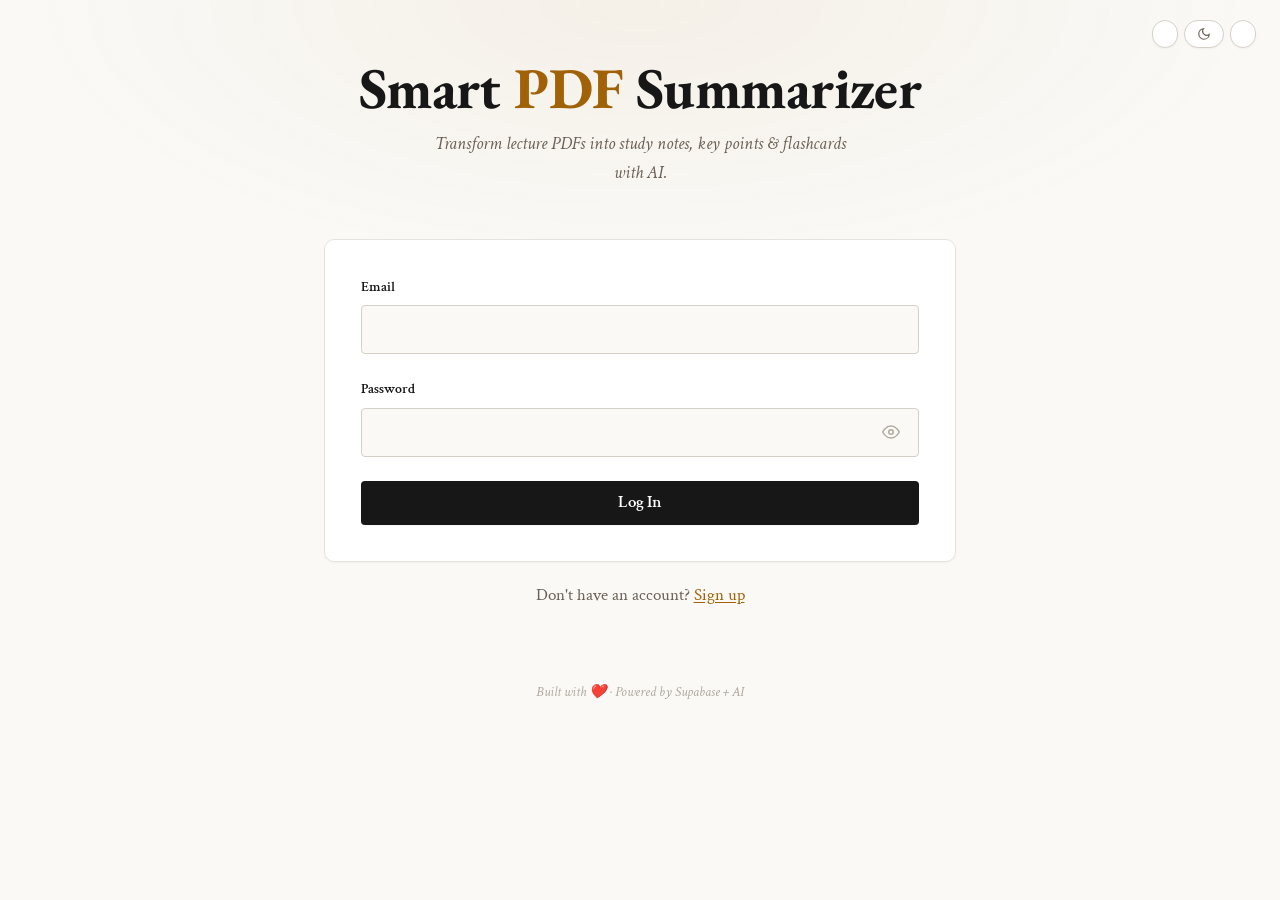
==== frontend/index.html @ ca3dd566 "update" ====
<!DOCTYPE html>
<html lang="en">
<head>
<meta charset="UTF-8"/>
<meta name="viewport" content="width=device-width, initial-scale=1.0"/>
<title>Smart PDF Summarizer — Login</title>
<meta name="description" content="Log in to Smart PDF Lecture Summarizer."/>
<link rel="stylesheet" href="css/style.css"/>
<script type="importmap">
{ "imports": { "@supabase/supabase-js": "https://esm.sh/@supabase/supabase-js@2" } }
</script>
</head>
<body>
<div class="control-bar">
  <button class="toggle-pill font-size-btn" id="font-size-btn" aria-label="Adjust font size" title="Font size"></button>
  <button class="toggle-pill" id="theme-toggle" aria-label="Toggle theme">
    <svg id="theme-icon-dark" viewBox="0 0 24 24" fill="none" stroke="currentColor" stroke-width="2"><path d="M21 12.79A9 9 0 1 1 11.21 3 7 7 0 0 0 21 12.79z"/></svg>
    <svg id="theme-icon-light" viewBox="0 0 24 24" fill="none" stroke="currentColor" stroke-width="2" style="display:none"><circle cx="12" cy="12" r="5"/><line x1="12" y1="1" x2="12" y2="3"/><line x1="12" y1="21" x2="12" y2="23"/><line x1="4.22" y1="4.22" x2="5.64" y2="5.64"/><line x1="18.36" y1="18.36" x2="19.78" y2="19.78"/><line x1="1" y1="12" x2="3" y2="12"/><line x1="21" y1="12" x2="23" y2="12"/><line x1="4.22" y1="19.78" x2="5.64" y2="18.36"/><line x1="18.36" y1="5.64" x2="19.78" y2="4.22"/></svg>
  </button>
  <button class="toggle-pill" id="lang-toggle"></button>
</div>

<div class="wrap">
  <header>
    <div class="logo">Smart <span class="logo-accent">PDF</span> Summarizer</div>
    <p class="subtitle" data-i18n="appTagline">Transform lecture PDFs into study notes, key points &amp; flashcards with AI.</p>
  </header>

  <div class="card">
    <form id="login-form" autocomplete="on" novalidate>
      <div class="field">
        <label for="email" data-i18n="email">Email</label>
        <input type="email" id="email" name="email" autocomplete="email" required/>
      </div>
      <div class="field">
        <label for="password" data-i18n="password">Password</label>
        <div class="password-wrap">
          <input type="password" id="password" name="password" autocomplete="current-password" required/>
          <button type="button" class="pw-toggle" id="pw-toggle" aria-label="Show password">
            <svg width="18" height="18" viewBox="0 0 24 24" fill="none" stroke="currentColor" stroke-width="2"><path d="M1 12s4-8 11-8 11 8 11 8-4 8-11 8-11-8-11-8z"/><circle cx="12" cy="12" r="3"/></svg>
          </button>
        </div>
      </div>
      <div id="form-error" class="field-error" style="margin-bottom:12px"></div>
      <button type="submit" class="btn btn-primary btn-full" id="submit-btn" data-i18n="logIn">Log In</button>
    </form>
  </div>
  <p class="auth-switch"><span data-i18n="noAccount">Don't have an account?</span> <a href="signup.html" class="link" data-i18n="signUpLink">Sign up</a></p>
  <footer data-i18n="footer">Built with ❤️ · Powered by Supabase + AI</footer>
</div>

<script type="module">
import { createClient } from '@supabase/supabase-js';
import { t, getLang, setLang } from './js/i18n.js';
import { initFontSize, cycleFontSize } from './js/font-size.js';

const sb = createClient(
  'https://efkraurkqiavqdilkjpt.supabase.co',
  'eyJhbGciOiJIUzI1NiIsInR5cCI6IkpXVCJ9.eyJpc3MiOiJzdXBhYmFzZSIsInJlZiI6ImVma3JhdXJrcWlhdnFkaWxranB0Iiwicm9sZSI6ImFub24iLCJpYXQiOjE3ODE0MzUzMjgsImV4cCI6MjA5NzAxMTMyOH0.ElPgpRN-ubpg93nMFSUmHUAukyw5bWL2GvtLv4Wddyg'
);

const { data: { session } } = await sb.auth.getSession();
if (session) window.location.href = 'upload.html';

// Font size
initFontSize();
document.getElementById('font-size-btn').addEventListener('click', cycleFontSize);

// Theme (default: light for classical feel)
const body = document.body;
const savedTheme = localStorage.getItem('theme') || 'light';
body.setAttribute('data-theme', savedTheme);
updateThemeUI(savedTheme);

document.getElementById('theme-toggle').addEventListener('click', () => {
  const cur = body.getAttribute('data-theme') || 'light';
  const next = cur === 'light' ? 'dark' : 'light';
  body.setAttribute('data-theme', next);
  localStorage.setItem('theme', next);
  updateThemeUI(next);
});

function updateThemeUI(theme) {
  document.getElementById('theme-icon-dark').style.display = theme === 'dark' ? '' : 'none';
  document.getElementById('theme-icon-light').style.display = theme === 'light' ? '' : 'none';
}

// Language
const langBtn = document.getElementById('lang-toggle');
updateLangUI();
langBtn.addEventListener('click', () => { setLang(getLang() === 'en' ? 'mm' : 'en'); updateLangUI(); renderTexts(); updatePlaceholders(); });
function updateLangUI() { langBtn.textContent = getLang() === 'en' ? 'မြန်မာ' : 'EN'; document.documentElement.lang = getLang() === 'mm' ? 'my' : 'en'; }

function renderTexts() {
  document.querySelectorAll('[data-i18n]').forEach(el => { if (el.tagName !== 'INPUT' || el.type !== 'submit') el.textContent = t(el.getAttribute('data-i18n')); });
  document.getElementById('submit-btn').textContent = t('logIn');
  document.title = t('appName') + ' — ' + t('loginTitle');
}
function updatePlaceholders() {
  document.getElementById('email').placeholder = t('emailPlaceholder');
  document.getElementById('password').placeholder = t('passwordPlaceholder');
}
renderTexts(); updatePlaceholders();

// Login
const form = document.getElementById('login-form');
const emailInput = document.getElementById('email');
const pwInput = document.getElementById('password');
const submitBtn = document.getElementById('submit-btn');
const formErr = document.getElementById('form-error');
const pwToggle = document.getElementById('pw-toggle');

pwToggle.addEventListener('click', () => {
  const isPw = pwInput.type === 'password';
  pwInput.type = isPw ? 'text' : 'password';
  pwToggle.innerHTML = isPw
    ? '<svg width="18" height="18" viewBox="0 0 24 24" fill="none" stroke="currentColor" stroke-width="2"><path d="M17.94 17.94A10.07 10.07 0 0 1 12 20c-7 0-11-8-11-8a18.45 18.45 0 0 1 5.06-5.94"/><line x1="1" y1="1" x2="23" y2="23"/></svg>'
    : '<svg width="18" height="18" viewBox="0 0 24 24" fill="none" stroke="currentColor" stroke-width="2"><path d="M1 12s4-8 11-8 11 8 11 8-4 8-11 8-11-8-11-8z"/><circle cx="12" cy="12" r="3"/></svg>';
});

form.addEventListener('submit', async (e) => {
  e.preventDefault();
  formErr.classList.remove('show');
  const email = emailInput.value.trim(), pw = pwInput.value;
  if (!email) { formErr.textContent = t('pleaseEnterEmail'); formErr.classList.add('show'); return; }
  if (!pw) { formErr.textContent = t('pleaseEnterPassword'); formErr.classList.add('show'); return; }
  submitBtn.disabled = true;
  submitBtn.innerHTML = '<div class="spinner"></div> ' + t('loggingIn');
  try {
    const { error } = await sb.auth.signInWithPassword({ email, password: pw });
    if (error) throw error;
    window.location.href = 'upload.html';
  } catch (err) {
    formErr.textContent = err.message || t('invalidEmailOrPassword');
    formErr.classList.add('show');
    submitBtn.disabled = false;
    submitBtn.textContent = t('logIn');
  }
});
</script>
</body>
</html>
---- frontend/css/style.css ----
/* style.css — Smart PDF Summarizer
   Classical & Clean: Minimalist Swiss + Academic style
   Black (#171717) + Gold (#A16207) + crisp whitespace
   Typography: EB Garamond (headings) + Crimson Text (body)
*/

@import url('https://fonts.googleapis.com/css2?family=Crimson+Text:wght@400;600;700&family=EB+Garamond:wght@400;500;600;700;800&display=swap');

/* ── Design Tokens ────────────────────────────────────────── */
:root {
  /* Surface */
  --bg:       #faf9f6;     /* warm paper white */
  --surf:     #ffffff;     /* pure card surface */
  --surf2:    #f4f2ee;     /* secondary surface */
  --border:   #e6e3dd;     /* subtle border */
  --border2:  #d5d1c9;     /* stronger border */

  /* Brand */
  --primary:  #171717;     /* near-black */
  --primary2: #2d2d2d;     /* dark gray */
  --gold:     #A16207;     /* warm gold accent */
  --gold-bg:  rgba(161,98,7,.06);
  --gold-border: rgba(161,98,7,.2);

  /* Semantic */
  --success:  #166534;
  --red:      #b91c1c;
  --red-bg:   rgba(185,28,28,.05);
  --red-border: rgba(185,28,28,.15);
  --amber:    #92400e;
  --amber-bg: rgba(146,64,14,.06);
  --amber-border: rgba(146,64,14,.14);

  /* Text */
  --text:     #171717;
  --muted:    #6b6156;
  --dim:      #b0a99d;

  /* Radius (clean, minimal — not bubbly) */
  --r:        6px;
  --rs:       4px;
  --xl:       10px;

  /* Shadows (subtle, sharp — not glowing) */
  --shadow-sm: 0 1px 2px rgba(0,0,0,.04);
  --shadow-md: 0 1px 3px rgba(0,0,0,.06), 0 1px 2px rgba(0,0,0,.04);
  --shadow-lg: 0 4px 6px rgba(0,0,0,.05), 0 2px 4px rgba(0,0,0,.04);

  --font-heading: 'EB Garamond', serif;
  --font-body: 'Crimson Text', serif;

  color-scheme: light;
}

/* Font size control button */
.font-size-btn {
  display: inline-flex; align-items: center; justify-content: center;
  gap: 2px; min-width: auto; padding: 4px 8px;
}
.font-size-btn span { width: 14px; text-align: center; font-variant-numeric: tabular-nums; }

/* ── Dark Mode ────────────────────────────────────────────── */
[data-theme="dark"] {
  --bg:       #141210;
  --surf:     #1c1a17;
  --surf2:    #24211d;
  --border:   #302d28;
  --border2:  #403c36;

  --primary:  #faf9f6;
  --primary2: #d5d1c9;
  --gold:     #d4a853;
  --gold-bg:  rgba(212,168,83,.08);
  --gold-border: rgba(212,168,83,.2);

  --success:  #4ade80;
  --red:      #f87171;
  --red-bg:   rgba(248,113,113,.06);
  --red-border: rgba(248,113,113,.12);
  --amber:    #fbbf24;
  --amber-bg: rgba(251,191,36,.06);
  --amber-border: rgba(251,191,36,.12);

  --text:     #f0ede7;
  --muted:    #93897b;
  --dim:      #5c5448;

  --shadow-sm: 0 1px 2px rgba(0,0,0,.2);
  --shadow-md: 0 2px 4px rgba(0,0,0,.3);
  --shadow-lg: 0 4px 12px rgba(0,0,0,.4);

  color-scheme: dark;
}

[data-theme="dark"] body::before { opacity: .6; }

html { font-size: 18px; } /* default, overridden by JS font-size control */
*,*::before,*::after { box-sizing: border-box; margin: 0; padding: 0; }
html { scroll-behavior: smooth; -webkit-font-smoothing: antialiased; -moz-osx-font-smoothing: grayscale; }

body {
  font-family: var(--font-body);
  background: var(--bg);
  color: var(--text);
  min-height: 100vh;
  overflow-x: hidden;
  line-height: 1.65;
}

/* Subtle texture — like fine paper */
body::before {
  content: '';
  position: fixed; inset: 0;
  background: radial-gradient(ellipse 80% 50% at 50% 0%, var(--gold-bg) 0%, transparent 60%);
  pointer-events: none; z-index: 0;
}

/* ── Layout ───────────────────────────────────────────────── */
.wrap { position: relative; z-index: 1; max-width: 680px; margin: 0 auto; padding: 56px 24px 96px; }

/* ── Control Bar ──────────────────────────────────────────── */
.control-bar {
  display: flex; gap: 6px; position: fixed; top: 20px; right: 24px; z-index: 100;
}
.toggle-pill {
  display: inline-flex; align-items: center; gap: 5px;
  padding: 6px 12px; border-radius: 99px; font-size: .72rem; font-weight: 600;
  border: 1px solid var(--border2); background: var(--surf);
  color: var(--muted); cursor: pointer; transition: all .18s ease;
  font-family: var(--font-body); white-space: nowrap;
  box-shadow: var(--shadow-sm);
}
.toggle-pill:hover { border-color: var(--gold); color: var(--text); background: var(--gold-bg); }
.toggle-pill svg { width: 14px; height: 14px; flex-shrink: 0; }

/* ── Header ───────────────────────────────────────────────── */
header { text-align: center; margin-bottom: 52px; }
.logo {
  font-family: var(--font-heading);
  font-size: clamp(2.2rem,5vw,3.2rem);
  font-weight: 700; line-height: 1.12;
  color: var(--primary); margin-bottom: 8px;
  letter-spacing: -.01em;
}
.logo-accent {
  color: var(--gold);
}
.subtitle {
  color: var(--muted); font-size: 1.02rem; max-width: 440px;
  margin: 0 auto; line-height: 1.6; font-style: italic;
}

/* ── Dividers ─────────────────────────────────────────────── */
.divider {
  border: none; border-top: 1px solid var(--border);
  margin: 32px 0; width: 100%;
}
.divider-thin { border-width: 0.5px; margin: 24px 0; }

/* ── Cards ────────────────────────────────────────────────── */
.card {
  background: var(--surf); border: 1px solid var(--border);
  border-radius: var(--xl); padding: 36px;
  box-shadow: var(--shadow-sm); margin-bottom: 20px;
  transition: border-color .18s ease, box-shadow .18s ease;
}
.card:focus-within {
  border-color: var(--gold);
  box-shadow: var(--shadow-md);
}

/* ── Forms ────────────────────────────────────────────────── */
.field { margin-bottom: 24px; }
.field label {
  display: block; font-size: .78rem; font-weight: 600;
  color: var(--text); margin-bottom: 6px;
  font-family: var(--font-body); text-transform: none;
  letter-spacing: 0;
}
.field input {
  width: 100%; background: var(--bg); border: 1px solid var(--border2);
  border-radius: var(--rs); padding: 12px 14px; color: var(--text);
  font-family: var(--font-body); font-size: 1rem; outline: none;
  transition: border-color .18s ease, box-shadow .18s ease;
  min-height: 46px;
}
.field input::placeholder { color: var(--dim); }
.field input:focus {
  border-color: var(--gold);
  box-shadow: 0 0 0 3px var(--gold-bg);
}
.field-hint { font-size: .78rem; color: var(--muted); margin-top: 6px; font-style: italic; }
.field-hint a { color: var(--gold); text-decoration: underline; text-underline-offset: 2px; }

.field-error {
  font-size: .8rem; color: var(--red); margin-top: 6px; display: none;
  align-items: center; gap: 5px; font-weight: 500;
}
.field-error.show { display: flex; }

.password-wrap { position: relative; }
.password-wrap input { padding-right: 48px; }
.pw-toggle {
  position: absolute; right: 6px; top: 50%; transform: translateY(-50%);
  background: none; border: none; color: var(--dim); cursor: pointer;
  padding: 8px; line-height: 0; border-radius: var(--rs); min-width: 44px; min-height: 44px;
  display: flex; align-items: center; justify-content: center;
}
.pw-toggle:hover { color: var(--text); background: var(--surf2); }

/* ── Buttons ──────────────────────────────────────────────── */
.btn {
  display: inline-flex; align-items: center; justify-content: center; gap: 8px;
  padding: 11px 22px; border-radius: var(--rs); font-size: .92rem; font-weight: 600;
  border: 1px solid transparent; cursor: pointer; transition: all .18s ease;
  font-family: var(--font-body); line-height: 1; min-height: 44px; min-width: 44px;
  text-decoration: none;
}
.btn:focus-visible { outline: 2px solid var(--gold); outline-offset: 2px; }

.btn-primary {
  background: var(--primary); color: var(--surf);
  box-shadow: var(--shadow-sm);
}
.btn-primary:hover { background: var(--primary2); transform: translateY(-1px); box-shadow: var(--shadow-md); }
.btn-primary:active { transform: translateY(0); }
.btn-primary:disabled { opacity: .35; pointer-events: none; }

.btn-accent {
  background: var(--gold); color: #fff; font-weight: 600;
  box-shadow: var(--shadow-sm);
}
.btn-accent:hover { filter: brightness(1.1); transform: translateY(-1px); box-shadow: var(--shadow-md); }
.btn-accent:active { transform: translateY(0); }
.btn-accent:disabled { opacity: .35; pointer-events: none; }

.btn-ghost {
  background: transparent; color: var(--text); border: 1px solid var(--border2);
}
.btn-ghost:hover { background: var(--surf2); border-color: var(--gold); }

.btn-danger {
  background: transparent; color: var(--red); border: 1px solid var(--red-border);
  font-weight: 500;
}
.btn-danger:hover { background: var(--red-bg); }

.btn-full { width: 100%; }
.btn-row { display: flex; gap: 10px; margin-top: 20px; }
.btn-row.between { justify-content: space-between; }
.btn-row.end { justify-content: flex-end; }

/* ── Links ─────────────────────────────────────────────────── */
.link { color: var(--gold); text-decoration: underline; text-underline-offset: 2px; font-weight: 500; }
.link:hover { color: var(--primary); }
.auth-switch { text-align: center; margin-top: 20px; font-size: .92rem; color: var(--muted); }

/* ── Drop Zone ────────────────────────────────────────────── */
#drop-zone {
  border: 2px dashed var(--border2); border-radius: var(--xl);
  padding: 52px 24px; text-align: center; cursor: pointer;
  transition: all .2s ease; background: var(--surf2);
}
#drop-zone:hover, #drop-zone.over {
  border-color: var(--gold); background: var(--gold-bg);
}
.drop-icon {
  width: 56px; height: 56px; margin: 0 auto 16px;
  border-radius: var(--xl); display: flex; align-items: center; justify-content: center;
  color: var(--gold);
}
.drop-icon svg { width: 32px; height: 32px; }
.drop-title { font-size: 1.02rem; font-weight: 600; margin-bottom: 4px; font-family: var(--font-heading); }
.drop-sub { font-size: .88rem; color: var(--muted); }

#file-input { display: none; }

/* ── File Chip ────────────────────────────────────────────── */
#file-chip {
  display: none; align-items: center; gap: 10px;
  background: var(--gold-bg); border: 1px solid var(--gold-border);
  border-radius: var(--rs); padding: 10px 14px; margin-top: 14px; font-size: .88rem;
}
#file-chip.show { display: flex; }
#file-chip svg { color: var(--gold); flex-shrink: 0; }
.fname { font-weight: 500; flex: 1; overflow: hidden; text-overflow: ellipsis; white-space: nowrap; }
.fsize { color: var(--muted); white-space: nowrap; }
#rm-file {
  background: none; border: none; color: var(--dim); cursor: pointer;
  border-radius: var(--rs); padding: 4px; line-height: 0; min-width: 44px; min-height: 44px;
  display: flex; align-items: center; justify-content: center;
}
#rm-file:hover { color: var(--red); }

/* ── Provider Toggle ──────────────────────────────────────── */
.provider-label {
  font-size: .78rem; font-weight: 600; color: var(--text); margin-bottom: 10px; display: block;
}
.provider-toggle { display: flex; gap: 10px; margin-bottom: 28px; }
.prov-btn {
  flex: 1; padding: 14px 16px; border-radius: var(--rs);
  border: 1px solid var(--border2); background: var(--surf2);
  cursor: pointer; transition: all .18s ease; text-align: center;
  font-family: var(--font-body);
}
.prov-btn .prov-name { font-size: .88rem; font-weight: 600; color: var(--text); display: block; }
.prov-btn .prov-sub { font-size: .72rem; color: var(--muted); display: block; margin-top: 2px; }
.prov-btn:hover { border-color: var(--gold); }
.prov-btn.active { border-color: var(--gold); background: var(--gold-bg); box-shadow: var(--shadow-sm); }

/* ── Progress ─────────────────────────────────────────────── */
#prog-section { display: none; margin-bottom: 20px; }
#prog-section.show { display: block; }
.prog-head { display: flex; justify-content: space-between; align-items: center; margin-bottom: 14px; }
.prog-name { font-weight: 600; font-size: .95rem; }
.prog-pct { font-weight: 700; color: var(--gold); font-variant-numeric: tabular-nums; }
.bar-track {
  height: 4px; background: var(--surf2); border-radius: 99px; overflow: hidden; margin-bottom: 12px;
}
.bar-fill {
  height: 100%; border-radius: 99px;
  background: var(--gold);
  transition: width .45s ease; width: 0%;
}
.prog-msg { font-size: .86rem; color: var(--muted); display: flex; align-items: center; gap: 8px; }
.spinner {
  width: 14px; height: 14px; border: 2px solid var(--border2);
  border-top-color: var(--gold); border-radius: 50%;
  animation: spin .7s linear infinite; flex-shrink: 0;
}
@keyframes spin { to { transform: rotate(360deg); } }

/* ── Error ────────────────────────────────────────────────── */
#err-box {
  display: none; align-items: flex-start; gap: 10px;
  padding: 16px 20px; color: var(--red); font-size: .88rem;
  margin-bottom: 20px; border-left: 3px solid var(--red);
  background: var(--red-bg); border-radius: 0 var(--rs) var(--rs) 0;
}
#err-box.show { display: flex; }

/* ── Results ──────────────────────────────────────────────── */
#results { display: none; }
#results.show { display: block; }
.res-head {
  display: flex; align-items: center; justify-content: space-between;
  margin-bottom: 20px; flex-wrap: wrap; gap: 12px;
  padding-bottom: 16px; border-bottom: 1px solid var(--border);
}
.res-title { font-family: var(--font-heading); font-size: 1.3rem; font-weight: 600; display: flex; align-items: center; gap: 10px; }
.dot-ok {
  width: 8px; height: 8px; background: var(--success); border-radius: 50%;
}
.provider-badge {
  font-size: .68rem; font-weight: 600; letter-spacing: .03em;
  padding: 2px 8px; border-radius: 99px; margin-left: 4px;
  background: var(--gold-bg); color: var(--gold); border: 1px solid var(--gold-border);
}

/* Stats */
.stats {
  display: flex; gap: 8px; flex-wrap: wrap; margin-bottom: 28px;
}
.stat {
  border: 1px solid var(--border); border-radius: 99px;
  padding: 4px 12px; font-size: .78rem; color: var(--muted);
  display: flex; align-items: center; gap: 4px;
}
.stat strong { color: var(--text); font-weight: 600; }

/* Tabs */
.tabs {
  display: flex; gap: 0; margin-bottom: 0;
  border-bottom: 2px solid var(--border);
}
.tab {
  padding: 10px 20px; border: none; background: none;
  color: var(--muted); font-size: .88rem; font-weight: 500; cursor: pointer;
  transition: all .15s ease; font-family: var(--font-body);
  border-bottom: 2px solid transparent; margin-bottom: -2px;
}
.tab.on {
  color: var(--text); border-bottom-color: var(--gold);
}
.tab:hover:not(.on) { color: var(--text); }
.panel { display: none; padding-top: 24px; }
.panel.on { display: block; }

/* Markdown content */
.md {
  line-height: 1.75; font-size: .95rem;
}
.md h2, .md h3 { margin: 24px 0 10px; color: var(--text); font-family: var(--font-heading); font-weight: 600; }
.md h2 { font-size: 1.3rem; }
.md h3 { font-size: 1.1rem; }
.md h2:first-child, .md h3:first-child { margin-top: 0; }
.md ul, .md ol { padding-left: 1.4rem; }
.md li { margin: 4px 0; }
.md strong { color: var(--primary); }
.md em { color: var(--muted); }
.md p { margin: 8px 0; }
.md hr { border: none; border-top: 1px solid var(--border); margin: 24px 0; }
.md blockquote {
  border-left: 3px solid var(--gold); padding-left: 14px;
  color: var(--muted); font-size: .88rem; margin: 12px 0; font-style: italic;
}

/* Flashcards */
.fc-grid { display: grid; grid-template-columns: repeat(auto-fill, minmax(260px, 1fr)); gap: 14px; }
.fc {
  background: var(--surf); border: 1px solid var(--border);
  border-radius: var(--r); padding: 20px; cursor: pointer;
  transition: all .18s ease; position: relative; min-height: 110px;
  box-shadow: var(--shadow-sm);
}
.fc:hover { border-color: var(--gold); transform: translateY(-2px); box-shadow: var(--shadow-md); }
.fc .lbl { font-size: .66rem; font-weight: 600; letter-spacing: .03em; text-transform: uppercase; color: var(--gold); margin-bottom: 8px; }
.fc .q { font-size: .9rem; font-weight: 500; line-height: 1.55; }
.fc .a { display: none; margin-top: 12px; padding-top: 12px; border-top: 1px solid var(--border); font-size: .9rem; color: var(--success); line-height: 1.55; font-weight: 500; }
.fc.flip .a { display: block; }
.fc.flip .lbl { color: var(--success); }
.fc-hint { position: absolute; bottom: 8px; right: 12px; font-size: .66rem; color: var(--dim); font-style: italic; }

/* ── Library (document list) ──────────────────────────────── */
.doc-list { display: flex; flex-direction: column; gap: 8px; }
.doc-item {
  display: flex; align-items: center; gap: 14px;
  background: var(--surf); border: 1px solid var(--border);
  border-radius: var(--r); padding: 16px 18px;
  cursor: pointer; transition: all .18s ease; text-decoration: none;
  color: var(--text); box-shadow: var(--shadow-sm);
}
.doc-item:hover { border-color: var(--gold); transform: translateX(2px); box-shadow: var(--shadow-md); }
.doc-icon {
  width: 38px; height: 38px; border-radius: var(--rs); flex-shrink: 0;
  display: flex; align-items: center; justify-content: center;
  background: var(--surf2);
}
.doc-icon.done { color: var(--success); background: rgba(22,101,52,.06); }
.doc-icon.proc { color: var(--amber); background: var(--amber-bg); }
.doc-info { flex: 1; min-width: 0; }
.doc-name { font-weight: 600; font-size: .92rem; white-space: nowrap; overflow: hidden; text-overflow: ellipsis; }
.doc-meta { font-size: .78rem; color: var(--muted); margin-top: 2px; }
.doc-status {
  font-size: .68rem; font-weight: 600; padding: 3px 10px; border-radius: 99px;
  letter-spacing: .03em; flex-shrink: 0;
}
.doc-status.done { background: rgba(22,101,52,.06); color: var(--success); border: 1px solid rgba(22,101,52,.15); }
.doc-status.processing { background: var(--amber-bg); color: var(--amber); border: 1px solid var(--amber-border); }
.doc-status.error { background: var(--red-bg); color: var(--red); border: 1px solid var(--red-border); }

.empty-state {
  text-align: center; padding: 72px 20px; color: var(--muted);
}
.empty-state svg { width: 56px; height: 56px; margin-bottom: 16px; color: var(--dim); }
.empty-state h3 { font-family: var(--font-heading); font-size: 1.2rem; color: var(--text); margin-bottom: 8px; }
.empty-state p { font-size: .92rem; margin-bottom: 20px; }

/* ── Top Bar ──────────────────────────────────────────────── */
.top-bar {
  display: flex; align-items: center; justify-content: space-between;
  margin-bottom: 36px; gap: 12px; flex-wrap: wrap;
  padding-bottom: 16px; border-bottom: 1px solid var(--border);
}
.top-bar .user-info { display: flex; align-items: center; gap: 10px; }
.top-bar .user-email { font-size: .84rem; color: var(--muted); max-width: 200px; overflow: hidden; text-overflow: ellipsis; white-space: nowrap; }

/* ── Footer ───────────────────────────────────────────────── */
footer { text-align: center; margin-top: 72px; color: var(--dim); font-size: .78rem; font-style: italic; }
footer a { color: var(--muted); text-decoration: none; }
footer a:hover { color: var(--text); }

/* ── Reduced Motion ───────────────────────────────────────── */
@media (prefers-reduced-motion: reduce) {
  *,*::before,*::after { animation-duration: .01ms !important; transition-duration: .01ms !important; }
}

/* ── Responsive ───────────────────────────────────────────── */
@media (max-width: 600px) {
  .wrap { padding: 40px 16px 72px; }
  .card { padding: 24px; }
  .md { padding: 0; }
  #drop-zone { padding: 36px 16px; }
  .fc-grid { grid-template-columns: 1fr; }
  .logo { font-size: 1.8rem; }
  .provider-toggle { flex-direction: column; }
  .top-bar { flex-direction: column; align-items: flex-start; }
  .control-bar { top: 12px; right: 12px; }
}
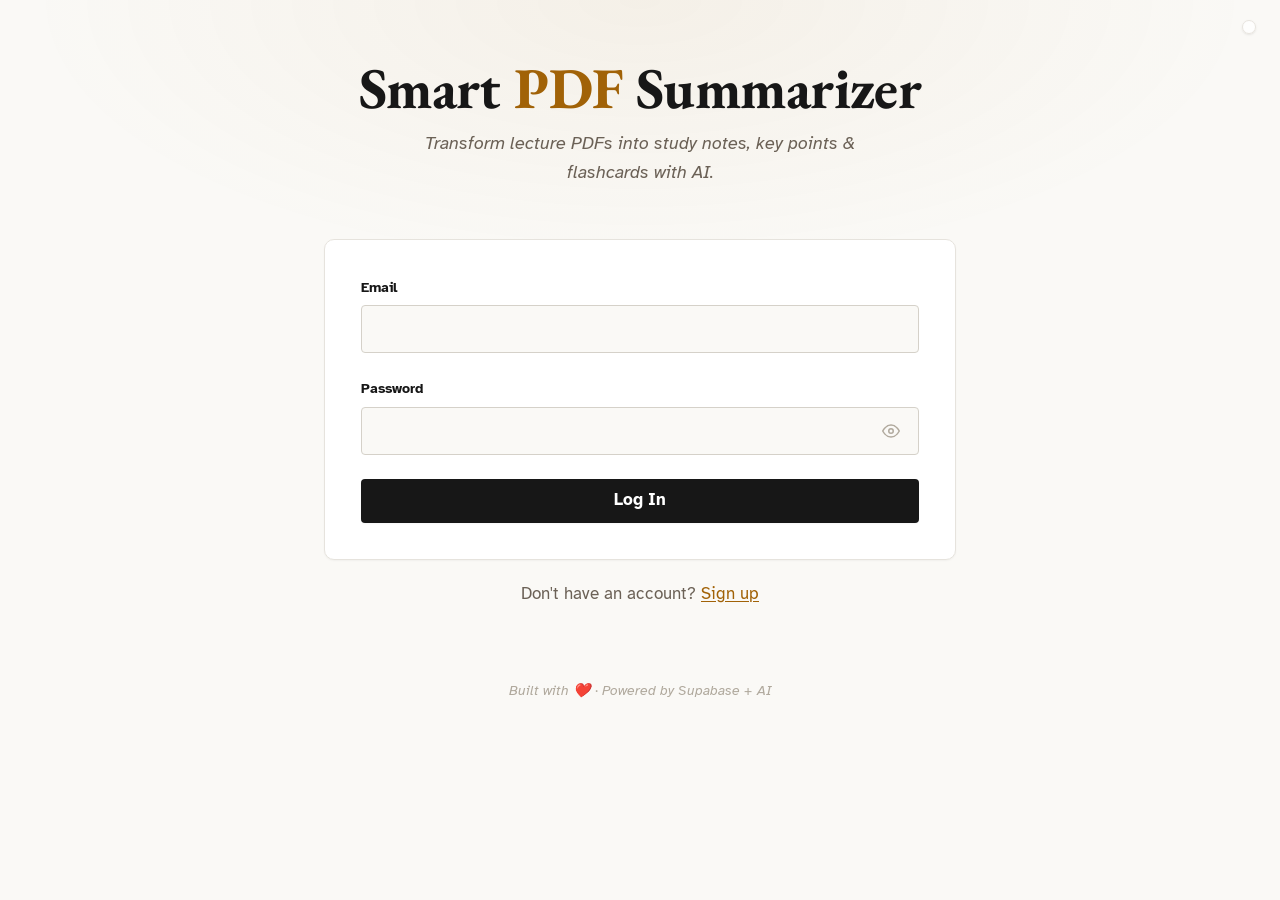
==== commit 1d5da78f: "chore: remove Phase 1 legacy files (Python CLI/Flask app) Remove legacy Phase 1 code that has been f" ====
--- a/frontend/index.html
+++ b/frontend/index.html
@@ -3,22 +3,19 @@
 <head>
 <meta charset="UTF-8"/>
 <meta name="viewport" content="width=device-width, initial-scale=1.0"/>
+<script>
+  // Prevent flash of wrong theme — must run before first paint
+  (function(){try{var t=localStorage.getItem('theme');if(!t)t=window.matchMedia('(prefers-color-scheme:dark)').matches?'dark':'light';document.documentElement.setAttribute('data-theme',t)}catch(e){}})();
+</script>
 <title>Smart PDF Summarizer — Login</title>
 <meta name="description" content="Log in to Smart PDF Lecture Summarizer."/>
-<link rel="stylesheet" href="css/style.css"/>
+<link rel="stylesheet" href="css/style.css?v=2"/>
 <script type="importmap">
 { "imports": { "@supabase/supabase-js": "https://esm.sh/@supabase/supabase-js@2" } }
 </script>
 </head>
 <body>
-<div class="control-bar">
-  <button class="toggle-pill font-size-btn" id="font-size-btn" aria-label="Adjust font size" title="Font size"></button>
-  <button class="toggle-pill" id="theme-toggle" aria-label="Toggle theme">
-    <svg id="theme-icon-dark" viewBox="0 0 24 24" fill="none" stroke="currentColor" stroke-width="2"><path d="M21 12.79A9 9 0 1 1 11.21 3 7 7 0 0 0 21 12.79z"/></svg>
-    <svg id="theme-icon-light" viewBox="0 0 24 24" fill="none" stroke="currentColor" stroke-width="2" style="display:none"><circle cx="12" cy="12" r="5"/><line x1="12" y1="1" x2="12" y2="3"/><line x1="12" y1="21" x2="12" y2="23"/><line x1="4.22" y1="4.22" x2="5.64" y2="5.64"/><line x1="18.36" y1="18.36" x2="19.78" y2="19.78"/><line x1="1" y1="12" x2="3" y2="12"/><line x1="21" y1="12" x2="23" y2="12"/><line x1="4.22" y1="19.78" x2="5.64" y2="18.36"/><line x1="18.36" y1="5.64" x2="19.78" y2="4.22"/></svg>
-  </button>
-  <button class="toggle-pill" id="lang-toggle"></button>
-</div>
+<div class="control-bar" id="control-bar-target"></div>
 
 <div class="wrap">
   <header>
@@ -30,18 +27,18 @@
     <form id="login-form" autocomplete="on" novalidate>
       <div class="field">
         <label for="email" data-i18n="email">Email</label>
-        <input type="email" id="email" name="email" autocomplete="email" required/>
+        <input type="email" id="email" name="email" autocomplete="email" data-i18n-placeholder="emailPlaceholder" required/>
       </div>
       <div class="field">
         <label for="password" data-i18n="password">Password</label>
         <div class="password-wrap">
-          <input type="password" id="password" name="password" autocomplete="current-password" required/>
+          <input type="password" id="password" name="password" autocomplete="current-password" data-i18n-placeholder="passwordPlaceholder" required/>
           <button type="button" class="pw-toggle" id="pw-toggle" aria-label="Show password">
             <svg width="18" height="18" viewBox="0 0 24 24" fill="none" stroke="currentColor" stroke-width="2"><path d="M1 12s4-8 11-8 11 8 11 8-4 8-11 8-11-8-11-8z"/><circle cx="12" cy="12" r="3"/></svg>
           </button>
         </div>
       </div>
-      <div id="form-error" class="field-error" style="margin-bottom:12px"></div>
+      <div id="form-error" class="field-error field-error-gap" aria-live="polite"></div>
       <button type="submit" class="btn btn-primary btn-full" id="submit-btn" data-i18n="logIn">Log In</button>
     </form>
   </div>
@@ -50,57 +47,29 @@
 </div>
 
 <script type="module">
-import { createClient } from '@supabase/supabase-js';
-import { t, getLang, setLang } from './js/i18n.js';
-import { initFontSize, cycleFontSize } from './js/font-size.js';
+import { sb } from './js/supabase-client.js';
+import { t } from './js/i18n.js';
+import { initUI, renderI18n } from './js/ui-init.js';
+import { injectControlBar } from './js/shared-ui.js';
+injectControlBar();
 
-const sb = createClient(
-  'https://efkraurkqiavqdilkjpt.supabase.co',
-  'eyJhbGciOiJIUzI1NiIsInR5cCI6IkpXVCJ9.eyJpc3MiOiJzdXBhYmFzZSIsInJlZiI6ImVma3JhdXJrcWlhdnFkaWxranB0Iiwicm9sZSI6ImFub24iLCJpYXQiOjE3ODE0MzUzMjgsImV4cCI6MjA5NzAxMTMyOH0.ElPgpRN-ubpg93nMFSUmHUAukyw5bWL2GvtLv4Wddyg'
-);
-
-const { data: { session } } = await sb.auth.getSession();
+let session;
+try {
+  const sessResp = await sb.auth.getSession();
+  session = sessResp.data?.session;
+} catch {
+  session = null;
+}
 if (session) window.location.href = 'upload.html';
 
-// Font size
-initFontSize();
-document.getElementById('font-size-btn').addEventListener('click', cycleFontSize);
-
-// Theme (default: light for classical feel)
-const body = document.body;
-const savedTheme = localStorage.getItem('theme') || 'light';
-body.setAttribute('data-theme', savedTheme);
-updateThemeUI(savedTheme);
-
-document.getElementById('theme-toggle').addEventListener('click', () => {
-  const cur = body.getAttribute('data-theme') || 'light';
-  const next = cur === 'light' ? 'dark' : 'light';
-  body.setAttribute('data-theme', next);
-  localStorage.setItem('theme', next);
-  updateThemeUI(next);
-});
-
-function updateThemeUI(theme) {
-  document.getElementById('theme-icon-dark').style.display = theme === 'dark' ? '' : 'none';
-  document.getElementById('theme-icon-light').style.display = theme === 'light' ? '' : 'none';
-}
-
-// Language
-const langBtn = document.getElementById('lang-toggle');
-updateLangUI();
-langBtn.addEventListener('click', () => { setLang(getLang() === 'en' ? 'mm' : 'en'); updateLangUI(); renderTexts(); updatePlaceholders(); });
-function updateLangUI() { langBtn.textContent = getLang() === 'en' ? 'မြန်မာ' : 'EN'; document.documentElement.lang = getLang() === 'mm' ? 'my' : 'en'; }
-
-function renderTexts() {
-  document.querySelectorAll('[data-i18n]').forEach(el => { if (el.tagName !== 'INPUT' || el.type !== 'submit') el.textContent = t(el.getAttribute('data-i18n')); });
+// Theme, font size, language — shared init
+function renderAll() {
+  renderI18n();
   document.getElementById('submit-btn').textContent = t('logIn');
   document.title = t('appName') + ' — ' + t('loginTitle');
 }
-function updatePlaceholders() {
-  document.getElementById('email').placeholder = t('emailPlaceholder');
-  document.getElementById('password').placeholder = t('passwordPlaceholder');
-}
-renderTexts(); updatePlaceholders();
+initUI(renderAll);
+renderAll();
 
 // Login
 const form = document.getElementById('login-form');
--- a/frontend/css/style.css
+++ b/frontend/css/style.css
@@ -1,10 +1,10 @@
 /* style.css — Smart PDF Summarizer
    Classical & Clean: Minimalist Swiss + Academic style
    Black (#171717) + Gold (#A16207) + crisp whitespace
-   Typography: EB Garamond (headings) + Crimson Text (body)
+   Typography: EB Garamond (headings) + Atkinson Hyperlegible (body)
 */
 
-@import url('https://fonts.googleapis.com/css2?family=Crimson+Text:wght@400;600;700&family=EB+Garamond:wght@400;500;600;700;800&display=swap');
+@import url('https://fonts.googleapis.com/css2?family=Atkinson+Hyperlegible:wght@400;700&family=EB+Garamond:wght@400;500;600;700;800&display=swap');
 
 /* ── Design Tokens ────────────────────────────────────────── */
 :root {
@@ -47,7 +47,7 @@
   --shadow-lg: 0 4px 6px rgba(0,0,0,.05), 0 2px 4px rgba(0,0,0,.04);
 
   --font-heading: 'EB Garamond', serif;
-  --font-body: 'Crimson Text', serif;
+  --font-body: 'Atkinson Hyperlegible', 'Crimson Text', sans-serif;
 
   color-scheme: light;
 }
@@ -121,6 +121,10 @@
 /* ── Control Bar ──────────────────────────────────────────── */
 .control-bar {
   display: flex; gap: 6px; position: fixed; top: 20px; right: 24px; z-index: 100;
+  backdrop-filter: blur(12px); -webkit-backdrop-filter: blur(12px);
+  background: color-mix(in srgb, var(--surf) 80%, transparent);
+  padding: 6px; border-radius: 99px; border: 1px solid var(--border);
+  box-shadow: var(--shadow-md);
 }
 .toggle-pill {
   display: inline-flex; align-items: center; gap: 5px;
@@ -162,11 +166,15 @@
   background: var(--surf); border: 1px solid var(--border);
   border-radius: var(--xl); padding: 36px;
   box-shadow: var(--shadow-sm); margin-bottom: 20px;
-  transition: border-color .18s ease, box-shadow .18s ease;
+  transition: border-color .22s ease, box-shadow .22s ease, transform .22s ease;
+}
+.card:hover {
+  box-shadow: var(--shadow-lg);
+  transform: translateY(-1px);
 }
 .card:focus-within {
   border-color: var(--gold);
-  box-shadow: var(--shadow-md);
+  box-shadow: 0 0 0 3px var(--gold-bg), var(--shadow-md);
 }
 
 /* ── Forms ────────────────────────────────────────────────── */
@@ -216,14 +224,15 @@
   font-family: var(--font-body); line-height: 1; min-height: 44px; min-width: 44px;
   text-decoration: none;
 }
-.btn:focus-visible { outline: 2px solid var(--gold); outline-offset: 2px; }
+.btn:focus-visible { outline: 2px solid var(--gold); outline-offset: 2px; box-shadow: 0 0 0 4px var(--gold-bg); }
+.btn:active { transform: scale(0.97); }
 
 .btn-primary {
   background: var(--primary); color: var(--surf);
   box-shadow: var(--shadow-sm);
 }
 .btn-primary:hover { background: var(--primary2); transform: translateY(-1px); box-shadow: var(--shadow-md); }
-.btn-primary:active { transform: translateY(0); }
+.btn-primary:active { transform: translateY(0) scale(0.97); }
 .btn-primary:disabled { opacity: .35; pointer-events: none; }
 
 .btn-accent {
@@ -231,7 +240,7 @@
   box-shadow: var(--shadow-sm);
 }
 .btn-accent:hover { filter: brightness(1.1); transform: translateY(-1px); box-shadow: var(--shadow-md); }
-.btn-accent:active { transform: translateY(0); }
+.btn-accent:active { transform: translateY(0) scale(0.97); }
 .btn-accent:disabled { opacity: .35; pointer-events: none; }
 
 .btn-ghost {
@@ -249,6 +258,28 @@
 .btn-row { display: flex; gap: 10px; margin-top: 20px; }
 .btn-row.between { justify-content: space-between; }
 .btn-row.end { justify-content: flex-end; }
+
+/* Button size variants (replace inline style overrides) */
+.btn-sm { padding: 8px 14px; font-size: .82rem; }
+.btn-xs { padding: 6px 14px; font-size: .78rem; }
+
+/* Logo on inner pages (smaller than auth pages) */
+.logo-sm { font-size: clamp(1.6rem, 3.5vw, 2.2rem); }
+
+/* Submit button row spacing */
+.submit-row { margin-top: 20px; }
+
+/* Results action buttons row */
+.res-actions { display: flex; gap: 8px; }
+
+/* Flashcard hint text */
+.fc-hint-text { font-size: .83rem; color: var(--muted); margin-bottom: 14px; font-style: italic; }
+
+/* Form error with bottom margin */
+.field-error-gap { margin-bottom: 12px; }
+
+/* Hidden theme icon (replaces inline display:none) */
+.theme-icon-hidden { display: none; }
 
 /* ── Links ─────────────────────────────────────────────────── */
 .link { color: var(--gold); text-decoration: underline; text-underline-offset: 2px; font-weight: 500; }
@@ -267,9 +298,14 @@
 .drop-icon {
   width: 56px; height: 56px; margin: 0 auto 16px;
   border-radius: var(--xl); display: flex; align-items: center; justify-content: center;
-  color: var(--gold);
+  color: var(--gold); transition: transform .3s ease, color .3s ease;
 }
 .drop-icon svg { width: 32px; height: 32px; }
+#drop-zone:hover .drop-icon,
+#drop-zone.over .drop-icon {
+  transform: translateY(-4px) scale(1.08);
+  color: var(--primary);
+}
 .drop-title { font-size: 1.02rem; font-weight: 600; margin-bottom: 4px; font-family: var(--font-heading); }
 .drop-sub { font-size: .88rem; color: var(--muted); }
 
@@ -319,8 +355,14 @@
 }
 .bar-fill {
   height: 100%; border-radius: 99px;
-  background: var(--gold);
+  background: linear-gradient(90deg, var(--gold) 0%, color-mix(in srgb, var(--gold) 70%, #fff) 50%, var(--gold) 100%);
+  background-size: 200% 100%;
+  animation: shimmer 1.8s ease-in-out infinite;
   transition: width .45s ease; width: 0%;
+}
+@keyframes shimmer {
+  0% { background-position: 200% 0; }
+  100% { background-position: -200% 0; }
 }
 .prog-msg { font-size: .86rem; color: var(--muted); display: flex; align-items: center; gap: 8px; }
 .spinner {
@@ -338,6 +380,7 @@
   background: var(--red-bg); border-radius: 0 var(--rs) var(--rs) 0;
 }
 #err-box.show { display: flex; }
+#err-box svg { flex-shrink: 0; margin-top: 1px; }
 
 /* ── Results ──────────────────────────────────────────────── */
 #results { display: none; }
@@ -381,9 +424,13 @@
 }
 .tab.on {
   color: var(--text); border-bottom-color: var(--gold);
-}
-.tab:hover:not(.on) { color: var(--text); }
-.panel { display: none; padding-top: 24px; }
+  font-weight: 600;
+}
+.tab:hover:not(.on) { color: var(--text); background: var(--gold-bg); border-radius: var(--rs) var(--rs) 0 0; }
+.panel {
+  display: none; padding-top: 24px;
+  animation: fadeInUp .3s ease both;
+}
 .panel.on { display: block; }
 
 /* Markdown content */
@@ -405,21 +452,44 @@
   color: var(--muted); font-size: .88rem; margin: 12px 0; font-style: italic;
 }
 
-/* Flashcards */
+/* Flashcards — 3D flip */
 .fc-grid { display: grid; grid-template-columns: repeat(auto-fill, minmax(260px, 1fr)); gap: 14px; }
 .fc {
+  perspective: 800px; cursor: pointer; position: relative; min-height: 140px;
+}
+.fc-inner {
+  position: relative; width: 100%; height: 100%; min-height: 140px;
+  transition: transform .5s cubic-bezier(.4,.2,.2,1);
+  transform-style: preserve-3d;
+}
+.fc.flipped .fc-inner { transform: rotateY(180deg); }
+.fc-front, .fc-back {
+  position: absolute; inset: 0;
+  backface-visibility: hidden; -webkit-backface-visibility: hidden;
   background: var(--surf); border: 1px solid var(--border);
-  border-radius: var(--r); padding: 20px; cursor: pointer;
-  transition: all .18s ease; position: relative; min-height: 110px;
+  border-radius: var(--r); padding: 20px;
   box-shadow: var(--shadow-sm);
-}
-.fc:hover { border-color: var(--gold); transform: translateY(-2px); box-shadow: var(--shadow-md); }
-.fc .lbl { font-size: .66rem; font-weight: 600; letter-spacing: .03em; text-transform: uppercase; color: var(--gold); margin-bottom: 8px; }
-.fc .q { font-size: .9rem; font-weight: 500; line-height: 1.55; }
-.fc .a { display: none; margin-top: 12px; padding-top: 12px; border-top: 1px solid var(--border); font-size: .9rem; color: var(--success); line-height: 1.55; font-weight: 500; }
-.fc.flip .a { display: block; }
-.fc.flip .lbl { color: var(--success); }
-.fc-hint { position: absolute; bottom: 8px; right: 12px; font-size: .66rem; color: var(--dim); font-style: italic; }
+  display: flex; flex-direction: column;
+  transition: border-color .2s ease, box-shadow .2s ease;
+}
+.fc:hover .fc-front, .fc:hover .fc-back {
+  border-color: var(--gold); box-shadow: var(--shadow-md);
+}
+.fc-back {
+  transform: rotateY(180deg);
+  border-color: rgba(22,101,52,.2);
+}
+.fc .lbl {
+  font-size: .66rem; font-weight: 600; letter-spacing: .03em;
+  text-transform: uppercase; color: var(--gold); margin-bottom: 8px;
+}
+.fc.flipped .lbl { color: var(--success); }
+.fc .q { font-size: .9rem; font-weight: 500; line-height: 1.55; flex: 1; }
+.fc .a { font-size: .9rem; color: var(--success); line-height: 1.55; font-weight: 500; flex: 1; }
+.fc-hint {
+  font-size: .66rem; color: var(--dim); font-style: italic;
+  margin-top: 8px; text-align: right;
+}
 
 /* ── Library (document list) ──────────────────────────────── */
 .doc-list { display: flex; flex-direction: column; gap: 8px; }
@@ -451,8 +521,12 @@
 
 .empty-state {
   text-align: center; padding: 72px 20px; color: var(--muted);
-}
-.empty-state svg { width: 56px; height: 56px; margin-bottom: 16px; color: var(--dim); }
+  animation: fadeInUp .4s ease both;
+}
+.empty-state svg {
+  width: 56px; height: 56px; margin-bottom: 16px; color: var(--dim);
+  animation: float 3s ease-in-out infinite;
+}
 .empty-state h3 { font-family: var(--font-heading); font-size: 1.2rem; color: var(--text); margin-bottom: 8px; }
 .empty-state p { font-size: .92rem; margin-bottom: 20px; }
 
@@ -465,10 +539,66 @@
 .top-bar .user-info { display: flex; align-items: center; gap: 10px; }
 .top-bar .user-email { font-size: .84rem; color: var(--muted); max-width: 200px; overflow: hidden; text-overflow: ellipsis; white-space: nowrap; }
 
+/* ── Results entrance ─────────────────────────────────────── */
+#results.show { animation: fadeInUp .4s ease both; }
+
 /* ── Footer ───────────────────────────────────────────────── */
 footer { text-align: center; margin-top: 72px; color: var(--dim); font-size: .78rem; font-style: italic; }
 footer a { color: var(--muted); text-decoration: none; }
 footer a:hover { color: var(--text); }
+
+/* ── Skeleton loading ─────────────────────────────────────── */
+.skeleton {
+  background: linear-gradient(90deg, var(--surf2) 25%, color-mix(in srgb, var(--surf2) 60%, var(--surf)) 50%, var(--surf2) 75%);
+  background-size: 200% 100%;
+  animation: shimmer 1.5s ease-in-out infinite;
+  border-radius: var(--rs);
+}
+.skeleton-card {
+  background: var(--surf); border: 1px solid var(--border);
+  border-radius: var(--xl); padding: 24px; margin-bottom: 12px;
+}
+.skeleton-line { height: 14px; margin-bottom: 10px; border-radius: 4px; }
+.skeleton-line.w-60 { width: 60%; }
+.skeleton-line.w-80 { width: 80%; }
+.skeleton-line.w-40 { width: 40%; }
+.skeleton-line.h-8 { height: 8px; margin-top: 16px; }
+.skeleton-line.title { height: 20px; margin-bottom: 16px; }
+.skeleton-pills { margin-bottom: 20px; }
+.skeleton-pill { height: 24px; width: 72px; border-radius: 99px; }
+
+/* Skeleton internals (replace inline styles) */
+.skeleton-row { display: flex; align-items: center; gap: 14px; }
+.skeleton-icon { width: 38px; height: 38px; border-radius: var(--rs); }
+.skeleton-body { flex: 1; }
+
+/* Doc item disabled state (replaces inline pointer-events:none) */
+.doc-item.disabled { pointer-events: none; opacity: .7; }
+.doc-item .spinner { flex-shrink: 0; margin-left: 4px; }
+
+/* ── Keyframe animations ──────────────────────────────────── */
+@keyframes fadeInUp {
+  from { opacity: 0; transform: translateY(12px); }
+  to { opacity: 1; transform: translateY(0); }
+}
+@keyframes float {
+  0%, 100% { transform: translateY(0); }
+  50% { transform: translateY(-8px); }
+}
+/* ── Document list stagger ────────────────────────────────── */
+.doc-item {
+  animation: fadeInUp .35s ease both;
+}
+.doc-item:nth-child(1) { animation-delay: 0ms; }
+.doc-item:nth-child(2) { animation-delay: 40ms; }
+.doc-item:nth-child(3) { animation-delay: 80ms; }
+.doc-item:nth-child(4) { animation-delay: 120ms; }
+.doc-item:nth-child(5) { animation-delay: 160ms; }
+.doc-item:nth-child(6) { animation-delay: 200ms; }
+.doc-item:nth-child(7) { animation-delay: 240ms; }
+.doc-item:nth-child(8) { animation-delay: 280ms; }
+.doc-item:nth-child(9) { animation-delay: 320ms; }
+.doc-item:nth-child(10) { animation-delay: 360ms; }
 
 /* ── Reduced Motion ───────────────────────────────────────── */
 @media (prefers-reduced-motion: reduce) {
@@ -482,6 +612,8 @@
   .md { padding: 0; }
   #drop-zone { padding: 36px 16px; }
   .fc-grid { grid-template-columns: 1fr; }
+  .fc { min-height: 120px; }
+  .fc-inner { min-height: 120px; }
   .logo { font-size: 1.8rem; }
   .provider-toggle { flex-direction: column; }
   .top-bar { flex-direction: column; align-items: flex-start; }
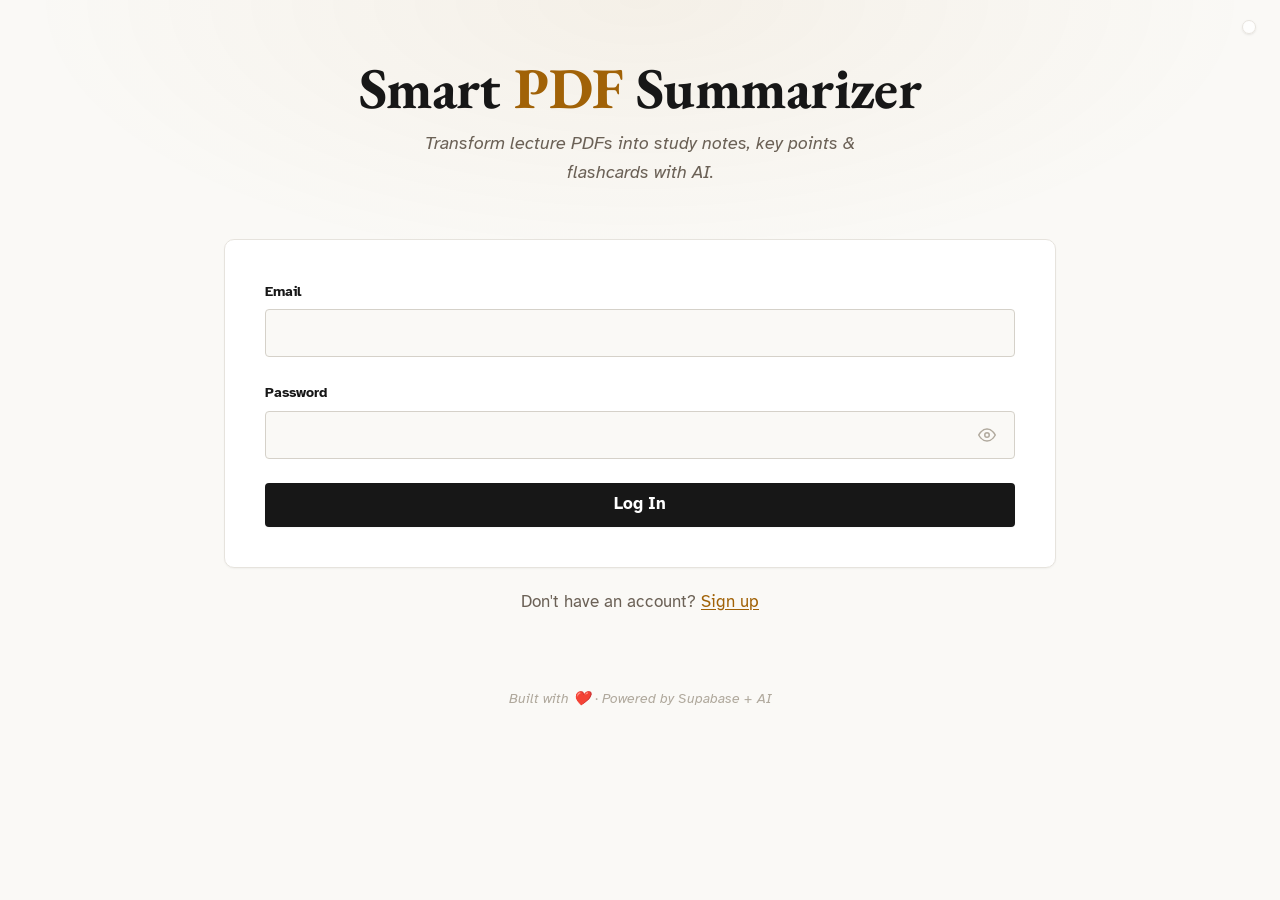
==== commit d5217e51: "feat: add chat, SRS, rooms, subjects features and UI improvements - Add chat-pdf edge function for c" ====
--- a/frontend/index.html
+++ b/frontend/index.html
@@ -9,7 +9,7 @@
 </script>
 <title>Smart PDF Summarizer — Login</title>
 <meta name="description" content="Log in to Smart PDF Lecture Summarizer."/>
-<link rel="stylesheet" href="css/style.css?v=2"/>
+<link rel="stylesheet" href="css/style.css?v=3"/>
 <script type="importmap">
 { "imports": { "@supabase/supabase-js": "https://esm.sh/@supabase/supabase-js@2" } }
 </script>
@@ -57,7 +57,8 @@
 try {
   const sessResp = await sb.auth.getSession();
   session = sessResp.data?.session;
-} catch {
+} catch (err) {
+  console.error('Auth check failed:', err);
   session = null;
 }
 if (session) window.location.href = 'upload.html';
--- a/frontend/css/style.css
+++ b/frontend/css/style.css
@@ -319,7 +319,14 @@
 }
 #file-chip.show { display: flex; }
 #file-chip svg { color: var(--gold); flex-shrink: 0; }
-.fname { font-weight: 500; flex: 1; overflow: hidden; text-overflow: ellipsis; white-space: nowrap; }
+.fname { font-weight: 500; flex: 1; overflow: hidden; text-overflow: ellipsis; white-space: nowrap; min-width: 0; }
+.fname-display {
+  font-weight: 500; cursor: text; white-space: nowrap; overflow: hidden; text-overflow: ellipsis;
+  padding: 2px 4px; border-radius: var(--rs); border: 1px solid transparent;
+  transition: border-color .15s ease; display: block;
+}
+.fname-display:hover { border-color: var(--border2); }
+.fname-input { font-family: var(--font-body); font-size: .88rem; font-weight: 500; width: 100%; }
 .fsize { color: var(--muted); white-space: nowrap; }
 #rm-file {
   background: none; border: none; color: var(--dim); cursor: pointer;
@@ -452,19 +459,23 @@
   color: var(--muted); font-size: .88rem; margin: 12px 0; font-style: italic;
 }
 
-/* Flashcards — 3D flip */
+/* Flashcards — 3D flip (CSS Grid stacking — auto-sizes to tallest face) */
 .fc-grid { display: grid; grid-template-columns: repeat(auto-fill, minmax(260px, 1fr)); gap: 14px; }
 .fc {
-  perspective: 800px; cursor: pointer; position: relative; min-height: 140px;
+  perspective: 800px; cursor: pointer;
 }
 .fc-inner {
-  position: relative; width: 100%; height: 100%; min-height: 140px;
+  display: grid;
+  grid-template-areas: "stack";
   transition: transform .5s cubic-bezier(.4,.2,.2,1);
   transform-style: preserve-3d;
 }
+.fc-inner > * {
+  grid-area: stack;
+  min-height: 140px;
+}
 .fc.flipped .fc-inner { transform: rotateY(180deg); }
 .fc-front, .fc-back {
-  position: absolute; inset: 0;
   backface-visibility: hidden; -webkit-backface-visibility: hidden;
   background: var(--surf); border: 1px solid var(--border);
   border-radius: var(--r); padding: 20px;
@@ -509,7 +520,8 @@
 .doc-icon.done { color: var(--success); background: rgba(22,101,52,.06); }
 .doc-icon.proc { color: var(--amber); background: var(--amber-bg); }
 .doc-info { flex: 1; min-width: 0; }
-.doc-name { font-weight: 600; font-size: .92rem; white-space: nowrap; overflow: hidden; text-overflow: ellipsis; }
+.doc-name { font-weight: 600; font-size: .92rem; white-space: nowrap; overflow: hidden; text-overflow: ellipsis; cursor: text; display: inline-block; max-width: 100%; border-radius: var(--rs); padding: 1px 4px; border: 1px solid transparent; transition: border-color .15s ease; }
+.doc-name:hover { border-color: var(--border2); }
 .doc-meta { font-size: .78rem; color: var(--muted); margin-top: 2px; }
 .doc-status {
   font-size: .68rem; font-weight: 600; padding: 3px 10px; border-radius: 99px;
@@ -576,6 +588,17 @@
 .doc-item.disabled { pointer-events: none; opacity: .7; }
 .doc-item .spinner { flex-shrink: 0; margin-left: 4px; }
 
+.doc-delete-btn {
+  background: none; border: none; color: var(--dim); cursor: pointer;
+  padding: 6px; border-radius: var(--rs); flex-shrink: 0;
+  margin-left: 0; opacity: .5; transition: opacity .15s ease, color .15s ease;
+  display: flex; align-items: center; justify-content: center;
+  min-width: 32px; min-height: 32px;
+}
+.doc-item:hover .doc-delete-btn { opacity: 1; }
+.doc-delete-btn:hover { color: var(--red); background: var(--red-bg); opacity: 1; }
+.doc-delete-btn:focus-visible { opacity: 1; outline: 2px solid var(--gold); outline-offset: 2px; }
+
 /* ── Keyframe animations ──────────────────────────────────── */
 @keyframes fadeInUp {
   from { opacity: 0; transform: translateY(12px); }
@@ -589,16 +612,286 @@
 .doc-item {
   animation: fadeInUp .35s ease both;
 }
-.doc-item:nth-child(1) { animation-delay: 0ms; }
-.doc-item:nth-child(2) { animation-delay: 40ms; }
-.doc-item:nth-child(3) { animation-delay: 80ms; }
-.doc-item:nth-child(4) { animation-delay: 120ms; }
-.doc-item:nth-child(5) { animation-delay: 160ms; }
-.doc-item:nth-child(6) { animation-delay: 200ms; }
-.doc-item:nth-child(7) { animation-delay: 240ms; }
-.doc-item:nth-child(8) { animation-delay: 280ms; }
-.doc-item:nth-child(9) { animation-delay: 320ms; }
-.doc-item:nth-child(10) { animation-delay: 360ms; }
+
+/* ── Focus-visible (all interactive elements) ─────────────── */
+.doc-item:focus-visible,
+.prov-btn:focus-visible,
+.tab:focus-visible,
+.fc:focus-visible {
+  outline: 2px solid var(--gold);
+  outline-offset: 2px;
+}
+
+/* ── Toast notifications ──────────────────────────────────── */
+.toast-container {
+  position: fixed; bottom: 24px; right: 24px; z-index: 200;
+  display: flex; flex-direction: column; gap: 10px;
+  max-width: 380px; pointer-events: none;
+}
+.toast {
+  display: flex; align-items: flex-start; gap: 10px;
+  padding: 14px 18px; border-radius: var(--r);
+  border: 1px solid var(--border2);
+  background: var(--surf); color: var(--text);
+  font-size: .88rem; font-family: var(--font-body);
+  box-shadow: var(--shadow-lg);
+  cursor: pointer; pointer-events: auto;
+  opacity: 0; transform: translateY(12px);
+  transition: opacity .25s ease, transform .25s ease;
+}
+.toast.show { opacity: 1; transform: translateY(0); }
+.toast svg { flex-shrink: 0; margin-top: 2px; }
+.toast-error { border-left: 3px solid var(--red); }
+.toast-error svg { color: var(--red); }
+.toast-success { border-left: 3px solid var(--success); }
+.toast-success svg { color: var(--success); }
+.toast-info { border-left: 3px solid var(--gold); }
+.toast-info svg { color: var(--gold); }
+
+/* ── Confirm dialog ───────────────────────────────────────── */
+.confirm-overlay {
+  position: fixed; inset: 0; z-index: 300;
+  display: flex; align-items: center; justify-content: center;
+  background: rgba(0,0,0,.3);
+  backdrop-filter: blur(4px); -webkit-backdrop-filter: blur(4px);
+  opacity: 0; transition: opacity .2s ease;
+}
+.confirm-overlay.show { opacity: 1; }
+.confirm-card {
+  background: var(--surf); border: 1px solid var(--border);
+  border-radius: var(--xl); padding: 32px;
+  max-width: 380px; width: calc(100% - 32px);
+  box-shadow: var(--shadow-lg);
+  transform: scale(.96); transition: transform .2s ease;
+}
+.confirm-overlay.show .confirm-card { transform: scale(1); }
+.confirm-msg { font-size: .95rem; color: var(--text); margin-bottom: 24px; line-height: 1.6; }
+.confirm-btns { display: flex; gap: 10px; justify-content: flex-end; }
+
+/* ── Download button in panels ────────────────────────────── */
+.panel-download {
+  text-align: right; margin-bottom: 12px;
+}
+
+/* ── Subject badges ─────────────────────────────────────── */
+.subject-badge {
+  display: inline-flex; align-items: center; gap: 4px;
+  font-size: .68rem; font-weight: 600; padding: 2px 8px;
+  border-radius: 99px; letter-spacing: .02em;
+  border: 1px solid transparent;
+}
+.subject-badge .subject-dot {
+  width: 8px; height: 8px; border-radius: 50%; flex-shrink: 0;
+}
+
+/* Subject filter bar */
+.subject-filter {
+  display: flex; gap: 6px; flex-wrap: wrap; margin-bottom: 16px;
+}
+.subject-pill {
+  padding: 5px 12px; border-radius: 99px; font-size: .78rem; font-weight: 500;
+  border: 1px solid var(--border2); background: var(--surf);
+  color: var(--muted); cursor: pointer; transition: all .18s ease;
+  font-family: var(--font-body); white-space: nowrap;
+}
+.subject-pill:hover { border-color: var(--gold); color: var(--text); }
+.subject-pill.active { background: var(--gold-bg); border-color: var(--gold); color: var(--text); font-weight: 600; }
+.subject-pill .pill-count {
+  font-size: .66rem; color: var(--dim); margin-left: 2px;
+}
+
+/* Subject management */
+.subject-list { display: flex; flex-direction: column; gap: 8px; }
+.subject-row {
+  display: flex; align-items: center; gap: 12px;
+  background: var(--surf); border: 1px solid var(--border);
+  border-radius: var(--r); padding: 12px 16px;
+}
+.subject-row .subject-name { flex: 1; font-weight: 500; font-size: .92rem; }
+.subject-row .subject-actions { display: flex; gap: 6px; }
+
+/* Color picker */
+.color-options { display: flex; gap: 8px; flex-wrap: wrap; margin: 12px 0; }
+.color-opt {
+  width: 28px; height: 28px; border-radius: 50%; cursor: pointer;
+  border: 2px solid transparent; transition: all .15s ease;
+}
+.color-opt:hover { transform: scale(1.15); }
+.color-opt.active { border-color: var(--text); box-shadow: 0 0 0 2px var(--surf); }
+
+/* ── Quiz ───────────────────────────────────────────────── */
+.quiz-score {
+  font-family: var(--font-heading); font-size: 1.3rem; font-weight: 700;
+  color: var(--gold); margin-bottom: 20px; text-align: center;
+  padding: 12px; background: var(--gold-bg); border-radius: var(--r);
+  border: 1px solid var(--gold-border);
+}
+.quiz-score.quiz-complete {
+  background: rgba(22,101,52,.06); color: var(--success); border-color: rgba(22,101,52,.15);
+}
+.quiz-card {
+  background: var(--surf); border: 1px solid var(--border);
+  border-radius: var(--r); padding: 20px; margin-bottom: 14px;
+  transition: border-color .2s ease;
+}
+.quiz-q {
+  font-weight: 600; font-size: .95rem; margin-bottom: 14px; line-height: 1.5;
+}
+.quiz-options { display: flex; flex-direction: column; gap: 6px; }
+.quiz-opt {
+  display: flex; align-items: center; gap: 10px;
+  padding: 10px 14px; border-radius: var(--rs);
+  border: 1px solid var(--border2); background: var(--surf2);
+  cursor: pointer; transition: all .18s ease;
+  font-family: var(--font-body); font-size: .88rem; text-align: left; width: 100%;
+}
+.quiz-opt:hover:not(.correct):not(.wrong) { border-color: var(--gold); background: var(--gold-bg); }
+.quiz-opt-letter {
+  width: 24px; height: 24px; border-radius: 50%;
+  display: flex; align-items: center; justify-content: center;
+  font-weight: 700; font-size: .72rem; background: var(--surf);
+  border: 1px solid var(--border2); flex-shrink: 0;
+}
+.quiz-opt.correct {
+  border-color: var(--success); background: rgba(22,101,52,.06);
+}
+.quiz-opt.correct .quiz-opt-letter { background: var(--success); color: #fff; border-color: var(--success); }
+.quiz-opt.wrong {
+  border-color: var(--red); background: var(--red-bg);
+}
+.quiz-opt.wrong .quiz-opt-letter { background: var(--red); color: #fff; border-color: var(--red); }
+.quiz-explanation {
+  margin-top: 10px; padding: 10px 14px; font-size: .84rem; color: var(--muted);
+  background: var(--surf2); border-radius: var(--rs); font-style: italic;
+  border-left: 3px solid var(--gold);
+}
+
+/* ── SRS Review ─────────────────────────────────────────── */
+.review-progress {
+  text-align: center; margin-bottom: 20px;
+  font-size: .88rem; color: var(--muted);
+}
+.review-progress-bar {
+  height: 4px; background: var(--surf2); border-radius: 99px;
+  overflow: hidden; margin-top: 8px;
+}
+.review-progress-fill {
+  height: 100%; background: var(--gold); border-radius: 99px;
+  transition: width .3s ease;
+}
+.review-card {
+  perspective: 800px; cursor: pointer; margin-bottom: 20px;
+}
+.review-card .fc-inner {
+  display: grid; grid-template-areas: "stack";
+  transition: transform .5s cubic-bezier(.4,.2,.2,1);
+  transform-style: preserve-3d; min-height: 200px;
+}
+.review-card .fc-inner > * { grid-area: stack; }
+.review-card.flipped .fc-inner { transform: rotateY(180deg); }
+.review-card .fc-front, .review-card .fc-back {
+  backface-visibility: hidden; -webkit-backface-visibility: hidden;
+  background: var(--surf); border: 1px solid var(--border);
+  border-radius: var(--r); padding: 24px;
+  display: flex; flex-direction: column; justify-content: center; align-items: center;
+  text-align: center;
+}
+.review-card .fc-back { transform: rotateY(180deg); }
+.review-rating {
+  display: flex; gap: 8px; justify-content: center; margin-top: 16px;
+}
+.review-rating .btn { min-width: 80px; }
+
+/* ── Chat ───────────────────────────────────────────────── */
+.chat-container { display: flex; flex-direction: column; height: 400px; }
+.chat-messages {
+  flex: 1; overflow-y: auto; padding: 16px;
+  display: flex; flex-direction: column; gap: 10px;
+}
+.chat-msg { display: flex; }
+.chat-msg.chat-user { justify-content: flex-end; }
+.chat-msg.chat-assistant { justify-content: flex-start; }
+.chat-bubble {
+  max-width: 80%; padding: 10px 14px; border-radius: var(--r);
+  font-size: .88rem; line-height: 1.5;
+}
+.chat-user .chat-bubble {
+  background: var(--gold); color: #fff;
+  border-bottom-right-radius: 2px;
+}
+.chat-assistant .chat-bubble {
+  background: var(--surf2); color: var(--text);
+  border: 1px solid var(--border);
+  border-bottom-left-radius: 2px;
+}
+.chat-empty {
+  text-align: center; color: var(--muted); padding: 40px 20px;
+}
+.chat-empty p { margin-bottom: 8px; }
+.chat-empty-hint { font-size: .82rem; font-style: italic; }
+.chat-input-wrap {
+  display: flex; gap: 8px; padding: 12px 16px;
+  border-top: 1px solid var(--border); background: var(--surf);
+}
+.chat-input {
+  flex: 1; padding: 10px 14px; border: 1px solid var(--border2);
+  border-radius: var(--rs); font-family: var(--font-body); font-size: .88rem;
+  background: var(--bg); color: var(--text); outline: none;
+}
+.chat-input:focus { border-color: var(--gold); }
+.chat-typing-indicator .chat-bubble {
+  display: flex; align-items: center; gap: 8px;
+}
+.chat-typing-indicator .spinner {
+  width: 12px; height: 12px; border: 2px solid var(--border2);
+  border-top-color: var(--gold); border-radius: 50%;
+  animation: spin .7s linear infinite; flex-shrink: 0;
+}
+
+/* ── Study Rooms ────────────────────────────────────────── */
+.room-list { display: flex; flex-direction: column; gap: 10px; }
+.room-card {
+  background: var(--surf); border: 1px solid var(--border);
+  border-radius: var(--r); padding: 18px 20px;
+  cursor: pointer; transition: all .18s ease;
+}
+.room-card:hover { border-color: var(--gold); transform: translateX(2px); }
+.room-name { font-weight: 600; font-size: 1rem; margin-bottom: 4px; }
+.room-meta { font-size: .78rem; color: var(--muted); }
+.room-invite-box {
+  display: flex; align-items: center; gap: 8px;
+  background: var(--surf2); border: 1px dashed var(--border2);
+  border-radius: var(--rs); padding: 10px 14px; margin: 12px 0;
+}
+.room-invite-code {
+  font-family: monospace; font-size: 1.1rem; font-weight: 700;
+  color: var(--gold); letter-spacing: .05em; flex: 1;
+}
+.room-header {
+  display: flex; align-items: center; justify-content: space-between;
+  margin-bottom: 20px; flex-wrap: wrap; gap: 12px;
+}
+.room-header h2 {
+  font-family: var(--font-heading); font-size: 1.4rem; margin: 0;
+}
+.room-section {
+  margin-bottom: 28px;
+}
+.room-section h3 {
+  font-family: var(--font-heading); font-size: 1.1rem; margin-bottom: 12px;
+  color: var(--text);
+}
+.share-picker {
+  display: flex; flex-direction: column; gap: 6px;
+  max-height: 300px; overflow-y: auto;
+}
+.share-picker-item {
+  display: flex; align-items: center; gap: 10px;
+  padding: 10px 14px; border: 1px solid var(--border);
+  border-radius: var(--rs); cursor: pointer; transition: all .15s ease;
+}
+.share-picker-item:hover { border-color: var(--gold); background: var(--gold-bg); }
+.share-picker-item .doc-name { flex: 1; font-size: .88rem; font-weight: 500; }
 
 /* ── Reduced Motion ───────────────────────────────────────── */
 @media (prefers-reduced-motion: reduce) {
@@ -606,16 +899,57 @@
 }
 
 /* ── Responsive ───────────────────────────────────────────── */
-@media (max-width: 600px) {
+@media (max-width: 900px) {
   .wrap { padding: 40px 16px 72px; }
   .card { padding: 24px; }
   .md { padding: 0; }
   #drop-zone { padding: 36px 16px; }
   .fc-grid { grid-template-columns: 1fr; }
   .fc { min-height: 120px; }
-  .fc-inner { min-height: 120px; }
+  .fc-inner > * { min-height: 120px; }
   .logo { font-size: 1.8rem; }
   .provider-toggle { flex-direction: column; }
   .top-bar { flex-direction: column; align-items: flex-start; }
   .control-bar { top: 12px; right: 12px; }
 }
+
+/* ── Desktop layout (≥900px) ──────────────────────────────── */
+@media (min-width: 900px) {
+  .wrap { max-width: 880px; }
+  .card { padding: 40px; }
+  .fc-grid { grid-template-columns: repeat(2, minmax(280px, 1fr)); }
+  .tab { padding: 12px 24px; font-size: .92rem; }
+  #drop-zone { padding: 56px 32px; }
+}
+
+/* ── Print styles ─────────────────────────────────────────── */
+@media print {
+  .control-bar, .top-bar, footer, .btn-danger, .provider-toggle,
+  #prog-section, .res-actions, .fc-hint, .toggle-pill, .fc-hint-text,
+  .panel-download, #err-box, .toast-container {
+    display: none !important;
+  }
+  body { background: #fff; color: #000; }
+  .wrap { max-width: 100%; padding: 0; }
+  .card { border: none; box-shadow: none; padding: 0; }
+  .panel { display: block !important; break-inside: avoid; }
+  .tabs { display: none; }
+  .md { color: #000; }
+  .md strong { color: #000; }
+  .md em { color: #333; }
+  .fc-grid { grid-template-columns: 1fr; gap: 8px; }
+  .fc { break-inside: avoid; }
+  .fc-inner { display: block; }
+  .fc-inner > * { grid-area: auto; min-height: auto; position: static; }
+  .fc-front, .fc-back {
+    position: static !important; transform: none !important;
+    backface-visibility: visible !important; -webkit-backface-visibility: visible !important;
+    border: 1px solid #ddd; box-shadow: none; background: #fff;
+    margin-bottom: 8px; min-height: auto;
+  }
+  .fc .lbl { color: #000; }
+  .fc .a { color: #000; }
+  .doc-item { border-color: #ddd; box-shadow: none; animation: none; }
+  a.link, a.link:hover { color: #000; }
+  a[href]::after { content: " (" attr(href) ")"; font-size: .7em; }
+}
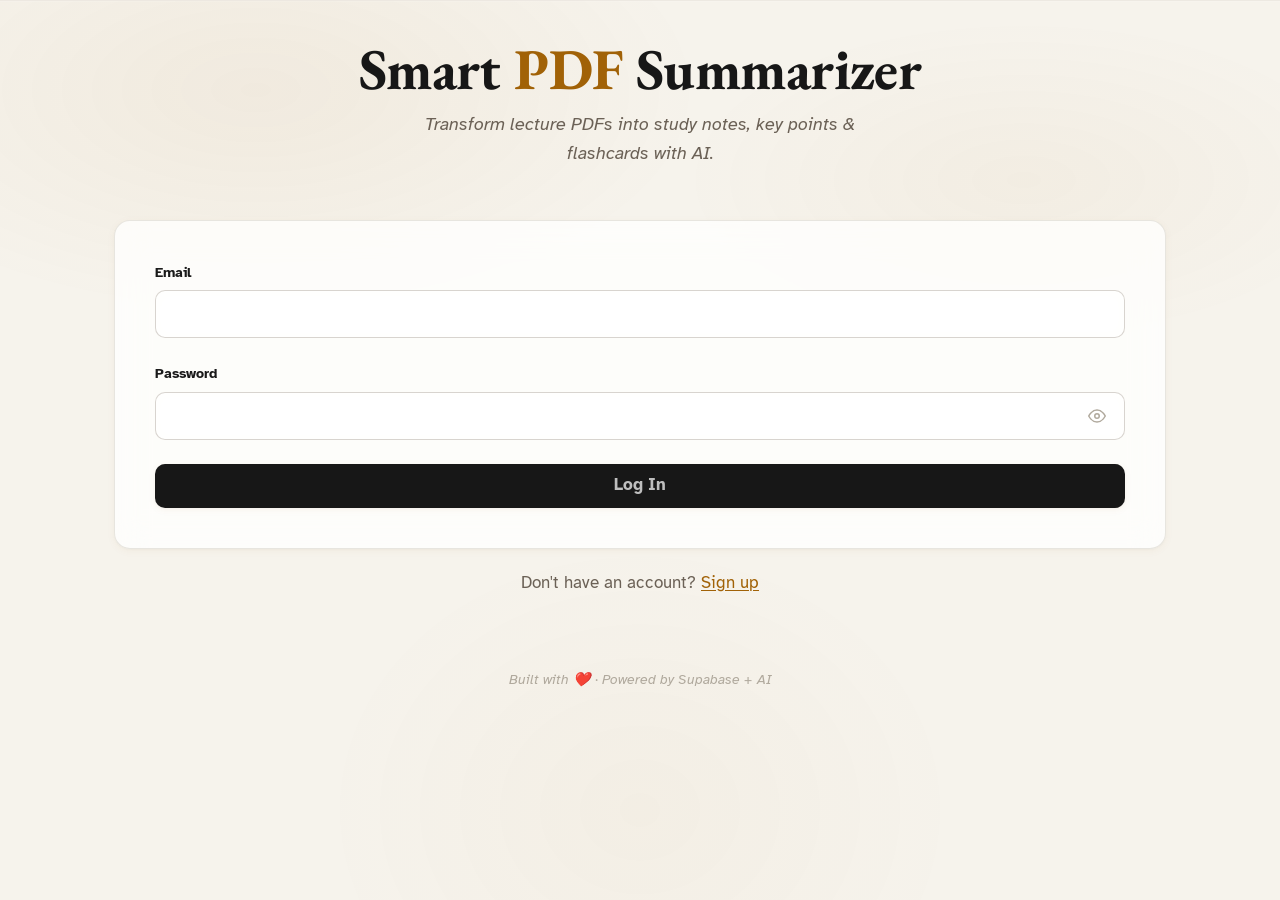
==== commit a0007069: "update again" ====
--- a/frontend/index.html
+++ b/frontend/index.html
@@ -3,16 +3,26 @@
 <head>
 <meta charset="UTF-8"/>
 <meta name="viewport" content="width=device-width, initial-scale=1.0"/>
+<link rel="icon" href="favicon.svg" type="image/svg+xml"/>
 <script>
   // Prevent flash of wrong theme — must run before first paint
   (function(){try{var t=localStorage.getItem('theme');if(!t)t=window.matchMedia('(prefers-color-scheme:dark)').matches?'dark':'light';document.documentElement.setAttribute('data-theme',t)}catch(e){}})();
 </script>
 <title>Smart PDF Summarizer — Login</title>
 <meta name="description" content="Log in to Smart PDF Lecture Summarizer."/>
-<link rel="stylesheet" href="css/style.css?v=3"/>
+<link rel="stylesheet" href="css/style.css?v=6"/>
 <script type="importmap">
-{ "imports": { "@supabase/supabase-js": "https://esm.sh/@supabase/supabase-js@2" } }
+{
+    "imports": {
+      "@supabase/supabase-js": "https://esm.sh/@supabase/supabase-js@2",
+      "react": "https://esm.sh/react@19",
+      "react-dom/client": "https://esm.sh/react-dom@19/client",
+      "pullcord": "https://esm.sh/pullcord@0.1.0?deps=react@19,motion@12",
+      "motion/react": "https://esm.sh/motion@12/react"
+    }
+  }
 </script>
+<script data-goatcounter="https://mintayza.goatcounter.com/count" async src="https://gc.zgo.at/count.js"></script>
 </head>
 <body>
 <div class="control-bar" id="control-bar-target"></div>
@@ -49,27 +59,15 @@
 <script type="module">
 import { sb } from './js/supabase-client.js';
 import { t } from './js/i18n.js';
-import { initUI, renderI18n } from './js/ui-init.js';
-import { injectControlBar } from './js/shared-ui.js';
-injectControlBar();
+import { renderI18n } from './js/ui-init.js';
+import { initPage } from './js/page-init.js';
 
-let session;
-try {
-  const sessResp = await sb.auth.getSession();
-  session = sessResp.data?.session;
-} catch (err) {
-  console.error('Auth check failed:', err);
-  session = null;
-}
-if (session) window.location.href = 'upload.html';
-
-// Theme, font size, language — shared init
 function renderAll() {
   renderI18n();
   document.getElementById('submit-btn').textContent = t('logIn');
   document.title = t('appName') + ' — ' + t('loginTitle');
 }
-initUI(renderAll);
+await initPage({ requireAuth: false, onLangChange: renderAll });
 renderAll();
 
 // Login
--- a/frontend/css/style.css
+++ b/frontend/css/style.css
@@ -1,6 +1,5 @@
 /* style.css — Smart PDF Summarizer
-   Classical & Clean: Minimalist Swiss + Academic style
-   Black (#171717) + Gold (#A16207) + crisp whitespace
+   Liquid Glass: Warm translucent surfaces + gold luminance
    Typography: EB Garamond (headings) + Atkinson Hyperlegible (body)
 */
 
@@ -8,43 +7,51 @@
 
 /* ── Design Tokens ────────────────────────────────────────── */
 :root {
-  /* Surface */
-  --bg:       #faf9f6;     /* warm paper white */
-  --surf:     #ffffff;     /* pure card surface */
-  --surf2:    #f4f2ee;     /* secondary surface */
-  --border:   #e6e3dd;     /* subtle border */
-  --border2:  #d5d1c9;     /* stronger border */
+  /* Surface — warm translucent glass layers */
+  --bg:       #f6f3ec;     /* warm parchment base */
+  --surf:     rgba(255,255,255,.72);   /* frosted glass card */
+  --surf2:    rgba(244,242,238,.65);   /* secondary glass */
+  --border:   rgba(213,209,201,.55);   /* glass edge */
+  --border2:  rgba(195,190,181,.65);   /* stronger glass edge */
+
+  /* Glass material tokens */
+  --glass:        rgba(255,255,255,.55);
+  --glass-thick:  rgba(255,255,255,.78);
+  --glass-blur:   blur(16px) saturate(1.4);
+  --glass-blur-heavy: blur(24px) saturate(1.6);
 
   /* Brand */
   --primary:  #171717;     /* near-black */
   --primary2: #2d2d2d;     /* dark gray */
   --gold:     #A16207;     /* warm gold accent */
-  --gold-bg:  rgba(161,98,7,.06);
-  --gold-border: rgba(161,98,7,.2);
+  --gold-bg:  rgba(161,98,7,.07);
+  --gold-border: rgba(161,98,7,.22);
+  --gold-glow: rgba(161,98,7,.12);
 
   /* Semantic */
   --success:  #166534;
   --red:      #b91c1c;
-  --red-bg:   rgba(185,28,28,.05);
-  --red-border: rgba(185,28,28,.15);
+  --red-bg:   rgba(185,28,28,.06);
+  --red-border: rgba(185,28,28,.18);
   --amber:    #92400e;
-  --amber-bg: rgba(146,64,14,.06);
-  --amber-border: rgba(146,64,14,.14);
+  --amber-bg: rgba(146,64,14,.07);
+  --amber-border: rgba(146,64,14,.16);
 
   /* Text */
-  --text:     #171717;
+  --text:     #1a1a1a;
   --muted:    #6b6156;
   --dim:      #b0a99d;
 
-  /* Radius (clean, minimal — not bubbly) */
-  --r:        6px;
-  --rs:       4px;
-  --xl:       10px;
-
-  /* Shadows (subtle, sharp — not glowing) */
-  --shadow-sm: 0 1px 2px rgba(0,0,0,.04);
-  --shadow-md: 0 1px 3px rgba(0,0,0,.06), 0 1px 2px rgba(0,0,0,.04);
-  --shadow-lg: 0 4px 6px rgba(0,0,0,.05), 0 2px 4px rgba(0,0,0,.04);
+  /* Radius — fluid, organic */
+  --r:        10px;
+  --rs:       8px;
+  --xl:       16px;
+
+  /* Shadows — warm ambient glow */
+  --shadow-sm: 0 2px 8px rgba(161,98,7,.05), 0 1px 3px rgba(0,0,0,.03);
+  --shadow-md: 0 4px 16px rgba(161,98,7,.07), 0 2px 6px rgba(0,0,0,.03);
+  --shadow-lg: 0 8px 32px rgba(161,98,7,.09), 0 4px 12px rgba(0,0,0,.04);
+  --shadow-glow: 0 0 24px rgba(161,98,7,.12);
 
   --font-heading: 'EB Garamond', serif;
   --font-body: 'Atkinson Hyperlegible', 'Crimson Text', sans-serif;
@@ -61,38 +68,47 @@
 
 /* ── Dark Mode ────────────────────────────────────────────── */
 [data-theme="dark"] {
-  --bg:       #141210;
-  --surf:     #1c1a17;
-  --surf2:    #24211d;
-  --border:   #302d28;
-  --border2:  #403c36;
-
-  --primary:  #faf9f6;
+  --bg:       #111010;
+  --surf:     rgba(30,28,25,.78);      /* dark frosted glass */
+  --surf2:    rgba(38,35,31,.7);       /* dark secondary glass */
+  --border:   rgba(60,55,48,.5);
+  --border2:  rgba(75,69,60,.55);
+
+  /* Dark glass material */
+  --glass:        rgba(30,28,25,.6);
+  --glass-thick:  rgba(38,35,31,.82);
+  --glass-blur:   blur(16px) saturate(1.3);
+  --glass-blur-heavy: blur(24px) saturate(1.5);
+
+  --primary:  #f0ede7;
   --primary2: #d5d1c9;
   --gold:     #d4a853;
-  --gold-bg:  rgba(212,168,83,.08);
-  --gold-border: rgba(212,168,83,.2);
+  --gold-bg:  rgba(212,168,83,.09);
+  --gold-border: rgba(212,168,83,.22);
+  --gold-glow: rgba(212,168,83,.14);
 
   --success:  #4ade80;
   --red:      #f87171;
-  --red-bg:   rgba(248,113,113,.06);
-  --red-border: rgba(248,113,113,.12);
+  --red-bg:   rgba(248,113,113,.08);
+  --red-border: rgba(248,113,113,.15);
   --amber:    #fbbf24;
-  --amber-bg: rgba(251,191,36,.06);
-  --amber-border: rgba(251,191,36,.12);
+  --amber-bg: rgba(251,191,36,.08);
+  --amber-border: rgba(251,191,36,.15);
 
   --text:     #f0ede7;
   --muted:    #93897b;
   --dim:      #5c5448;
 
-  --shadow-sm: 0 1px 2px rgba(0,0,0,.2);
-  --shadow-md: 0 2px 4px rgba(0,0,0,.3);
-  --shadow-lg: 0 4px 12px rgba(0,0,0,.4);
+  /* Dark ambient glow shadows */
+  --shadow-sm: 0 2px 8px rgba(0,0,0,.25), 0 1px 3px rgba(0,0,0,.15);
+  --shadow-md: 0 4px 16px rgba(0,0,0,.35), 0 2px 6px rgba(0,0,0,.2);
+  --shadow-lg: 0 8px 32px rgba(0,0,0,.45), 0 4px 12px rgba(0,0,0,.25);
+  --shadow-glow: 0 0 28px rgba(212,168,83,.1);
 
   color-scheme: dark;
 }
 
-[data-theme="dark"] body::before { opacity: .6; }
+/* dark body::before is handled above */
 
 html { font-size: 18px; } /* default, overridden by JS font-size control */
 *,*::before,*::after { box-sizing: border-box; margin: 0; padding: 0; }
@@ -107,35 +123,164 @@
   line-height: 1.65;
 }
 
-/* Subtle texture — like fine paper */
+/* Warm gradient mesh — light through frosted glass */
 body::before {
   content: '';
   position: fixed; inset: 0;
-  background: radial-gradient(ellipse 80% 50% at 50% 0%, var(--gold-bg) 0%, transparent 60%);
+  background:
+    radial-gradient(ellipse 70% 50% at 20% 10%, rgba(161,98,7,.06) 0%, transparent 50%),
+    radial-gradient(ellipse 60% 40% at 80% 20%, rgba(161,98,7,.04) 0%, transparent 45%),
+    radial-gradient(ellipse 50% 60% at 50% 90%, rgba(161,98,7,.03) 0%, transparent 50%);
   pointer-events: none; z-index: 0;
 }
+[data-theme="dark"] body::before {
+  background:
+    radial-gradient(ellipse 70% 50% at 20% 10%, rgba(212,168,83,.05) 0%, transparent 50%),
+    radial-gradient(ellipse 60% 40% at 80% 20%, rgba(100,80,180,.03) 0%, transparent 45%),
+    radial-gradient(ellipse 50% 60% at 50% 90%, rgba(212,168,83,.02) 0%, transparent 50%);
+  opacity: .8;
+}
 
 /* ── Layout ───────────────────────────────────────────────── */
-.wrap { position: relative; z-index: 1; max-width: 680px; margin: 0 auto; padding: 56px 24px 96px; }
-
-/* ── Control Bar ──────────────────────────────────────────── */
+.wrap { position: relative; z-index: 1; max-width: 680px; margin: 0 auto; padding: 36px 24px 96px; }
+.wrap-sm { max-width: 520px; }
+
+/* ── Top Navigation Bar ──────────────────────────────────── */
 .control-bar {
-  display: flex; gap: 6px; position: fixed; top: 20px; right: 24px; z-index: 100;
+  position: sticky; top: 0; z-index: 100;
+  display: flex; align-items: center; justify-content: space-between;
+  backdrop-filter: var(--glass-blur-heavy); -webkit-backdrop-filter: var(--glass-blur-heavy);
+  background: color-mix(in srgb, var(--bg) 72%, transparent);
+  border-bottom: 1px solid color-mix(in srgb, var(--border) 50%, transparent);
+  box-shadow: 0 1px 0 color-mix(in srgb, rgba(255,255,255,.3) 40%, transparent);
+}
+#control-bar-target { position: relative; }
+.control-bar .nav-left {
+  display: flex; align-items: center; gap: 24px;
+}
+.control-bar .nav-right {
+  display: flex; align-items: center; gap: 10px;
+}
+.logo-link {
+  font-family: var(--font-heading); font-size: 1.1rem; font-weight: 700;
+  color: var(--text); text-decoration: none; display: flex; align-items: center; gap: 4px;
+  white-space: nowrap;
+}
+.nav-links {
+  display: flex; gap: 4px;
+}
+.nav-link {
+  text-decoration: none; color: var(--muted);
+  font: 500 .78rem/1 var(--font-body);
+  padding: 6px 12px; border-radius: var(--rs);
+  transition: all .2s cubic-bezier(.4,0,.2,1);
+}
+.nav-link:hover { color: var(--text); background: var(--gold-bg); box-shadow: 0 0 12px var(--gold-glow); }
+.nav-link.active { color: var(--gold); font-weight: 600; }
+.streak-badge {
+  display: inline-flex; align-items: center; gap: 4px;
+  font-size: .72rem; font-weight: 700; color: var(--gold);
+  padding: 4px 10px; border-radius: 99px;
+  background: linear-gradient(135deg, rgba(161,98,7,.1), rgba(161,98,7,.04));
+  border: 1px solid var(--gold-border);
+  box-shadow: 0 0 12px var(--gold-glow);
+}
+[data-theme="dark"] .streak-badge {
+  background: linear-gradient(135deg, rgba(212,168,83,.12), rgba(212,168,83,.05));
+  box-shadow: 0 0 16px rgba(212,168,83,.12);
+}
+.icon-btn {
+  width: 32px; height: 32px; border-radius: var(--rs);
+  border: 1px solid var(--border); background: var(--glass);
+  color: var(--muted); cursor: pointer;
+  display: flex; align-items: center; justify-content: center;
+  font-size: .78rem; font-family: var(--font-body); font-weight: 600;
+  transition: all .2s cubic-bezier(.4,0,.2,1);
+  backdrop-filter: blur(8px); -webkit-backdrop-filter: blur(8px);
+}
+.icon-btn:hover { background: var(--gold-bg); border-color: var(--gold); color: var(--text); box-shadow: 0 0 12px var(--gold-glow); }
+.icon-btn svg { width: 15px; height: 15px; flex-shrink: 0; }
+.font-size-btn { font-size: .72rem; min-width: 32px; }
+
+/* ── Hamburger toggle (mobile only) ─────────────────────── */
+.nav-toggle {
+  display: none; /* shown on mobile via media query */
+  background: none; border: none; cursor: pointer;
+  width: 44px; height: 44px; padding: 0;
+  flex-direction: column; align-items: center; justify-content: center; gap: 5px;
+  border-radius: var(--rs); color: var(--text);
+}
+.nav-toggle span {
+  display: block; width: 18px; height: 2px; background: currentColor;
+  border-radius: 2px; transition: transform .25s ease, opacity .25s ease;
+}
+.nav-toggle.open span:nth-child(1) { transform: translateY(7px) rotate(45deg); }
+.nav-toggle.open span:nth-child(2) { opacity: 0; }
+.nav-toggle.open span:nth-child(3) { transform: translateY(-7px) rotate(-45deg); }
+
+/* ── Mobile nav drawer ──────────────────────────────────── */
+.mobile-nav {
+  display: none; /* shown on mobile via media query */
+  position: fixed; top: 48px; left: 0; right: 0;
+  background: color-mix(in srgb, var(--bg) 80%, transparent);
+  backdrop-filter: var(--glass-blur-heavy); -webkit-backdrop-filter: var(--glass-blur-heavy);
+  border-bottom: 1px solid color-mix(in srgb, var(--border) 50%, transparent);
+  padding: 8px 16px 12px;
+  transform: translateY(-8px); opacity: 0;
+  transition: transform .25s cubic-bezier(.4,0,.2,1), opacity .25s ease;
+  pointer-events: none;
+  z-index: 99;
+}
+.mobile-nav.open {
+  transform: translateY(0); opacity: 1; pointer-events: auto;
+}
+.mobile-nav .nav-link {
+  display: block; padding: 12px 16px; font-size: .9rem;
+  border-radius: var(--rs); min-height: 44px;
+  display: flex; align-items: center;
+}
+.mobile-nav .nav-link:hover { background: var(--gold-bg); }
+.mobile-nav .nav-link.active { color: var(--gold); font-weight: 600; }
+.nav-backdrop {
+  display: none; position: fixed; inset: 0; z-index: 98;
+  background: rgba(0,0,0,.3);
+  opacity: 0; pointer-events: none; transition: opacity .2s ease;
+}
+.nav-backdrop.open { opacity: 1; pointer-events: auto; }
+
+/* ── Streak flame ───────────────────────────────────────────── */
+.streak-flame {
+  font-size: .78rem; font-weight: 700; color: var(--gold);
+  margin-right: 8px; display: inline-flex; align-items: center; gap: 2px;
+  cursor: default; user-select: none;
+}
+
+/* ── Search bar ─────────────────────────────────────────────── */
+.search-bar {
+  display: flex; align-items: center; gap: 8px;
+  background: var(--glass-thick); border: 1px solid var(--border);
+  border-radius: var(--r); padding: 8px 12px;
+  margin-bottom: 16px;
+  box-shadow: var(--shadow-sm);
   backdrop-filter: blur(12px); -webkit-backdrop-filter: blur(12px);
-  background: color-mix(in srgb, var(--surf) 80%, transparent);
-  padding: 6px; border-radius: 99px; border: 1px solid var(--border);
-  box-shadow: var(--shadow-md);
-}
-.toggle-pill {
-  display: inline-flex; align-items: center; gap: 5px;
-  padding: 6px 12px; border-radius: 99px; font-size: .72rem; font-weight: 600;
-  border: 1px solid var(--border2); background: var(--surf);
-  color: var(--muted); cursor: pointer; transition: all .18s ease;
-  font-family: var(--font-body); white-space: nowrap;
-  box-shadow: var(--shadow-sm);
-}
-.toggle-pill:hover { border-color: var(--gold); color: var(--text); background: var(--gold-bg); }
-.toggle-pill svg { width: 14px; height: 14px; flex-shrink: 0; }
+  transition: border-color .2s ease, box-shadow .2s ease;
+}
+.search-bar:focus-within {
+  border-color: var(--gold);
+  box-shadow: var(--shadow-md), 0 0 16px var(--gold-glow);
+}
+.search-bar svg { flex-shrink: 0; color: var(--muted); }
+.search-input {
+  flex: 1; border: none; background: transparent; outline: none;
+  font-family: var(--font-body); font-size: .9rem; color: var(--text);
+}
+.search-input::placeholder { color: var(--dim); }
+.search-clear {
+  background: none; border: none; cursor: pointer; padding: 2px;
+  color: var(--muted); display: flex; align-items: center;
+  border-radius: 50%;
+}
+.search-clear:hover { color: var(--text); background: var(--surf2); }
 
 /* ── Header ───────────────────────────────────────────────── */
 header { text-align: center; margin-bottom: 52px; }
@@ -163,18 +308,20 @@
 
 /* ── Cards ────────────────────────────────────────────────── */
 .card {
-  background: var(--surf); border: 1px solid var(--border);
+  background: var(--glass-thick); border: 1px solid var(--border);
   border-radius: var(--xl); padding: 36px;
   box-shadow: var(--shadow-sm); margin-bottom: 20px;
-  transition: border-color .22s ease, box-shadow .22s ease, transform .22s ease;
+  backdrop-filter: var(--glass-blur); -webkit-backdrop-filter: var(--glass-blur);
+  transition: border-color .25s cubic-bezier(.4,0,.2,1), box-shadow .25s cubic-bezier(.4,0,.2,1), transform .25s cubic-bezier(.4,0,.2,1);
 }
 .card:hover {
-  box-shadow: var(--shadow-lg);
-  transform: translateY(-1px);
+  box-shadow: var(--shadow-lg), 0 0 20px var(--gold-glow);
+  transform: scale(1.005);
+  border-color: color-mix(in srgb, var(--gold) 30%, var(--border));
 }
 .card:focus-within {
   border-color: var(--gold);
-  box-shadow: 0 0 0 3px var(--gold-bg), var(--shadow-md);
+  box-shadow: 0 0 0 3px var(--gold-bg), var(--shadow-md), 0 0 20px var(--gold-glow);
 }
 
 /* ── Forms ────────────────────────────────────────────────── */
@@ -186,16 +333,17 @@
   letter-spacing: 0;
 }
 .field input {
-  width: 100%; background: var(--bg); border: 1px solid var(--border2);
-  border-radius: var(--rs); padding: 12px 14px; color: var(--text);
+  width: 100%; background: var(--glass); border: 1px solid var(--border2);
+  border-radius: var(--r); padding: 12px 14px; color: var(--text);
   font-family: var(--font-body); font-size: 1rem; outline: none;
-  transition: border-color .18s ease, box-shadow .18s ease;
+  transition: border-color .2s ease, box-shadow .2s ease;
   min-height: 46px;
+  backdrop-filter: blur(8px); -webkit-backdrop-filter: blur(8px);
 }
 .field input::placeholder { color: var(--dim); }
 .field input:focus {
   border-color: var(--gold);
-  box-shadow: 0 0 0 3px var(--gold-bg);
+  box-shadow: 0 0 0 3px var(--gold-bg), 0 0 16px var(--gold-glow);
 }
 .field-hint { font-size: .78rem; color: var(--muted); margin-top: 6px; font-style: italic; }
 .field-hint a { color: var(--gold); text-decoration: underline; text-underline-offset: 2px; }
@@ -213,46 +361,49 @@
   background: none; border: none; color: var(--dim); cursor: pointer;
   padding: 8px; line-height: 0; border-radius: var(--rs); min-width: 44px; min-height: 44px;
   display: flex; align-items: center; justify-content: center;
-}
-.pw-toggle:hover { color: var(--text); background: var(--surf2); }
+  transition: color .2s ease, background .2s ease;
+}
+.pw-toggle:hover { color: var(--text); background: var(--glass); }
 
 /* ── Buttons ──────────────────────────────────────────────── */
 .btn {
   display: inline-flex; align-items: center; justify-content: center; gap: 8px;
-  padding: 11px 22px; border-radius: var(--rs); font-size: .92rem; font-weight: 600;
-  border: 1px solid transparent; cursor: pointer; transition: all .18s ease;
+  padding: 11px 22px; border-radius: var(--r); font-size: .92rem; font-weight: 600;
+  border: 1px solid transparent; cursor: pointer; transition: all .2s cubic-bezier(.4,0,.2,1);
   font-family: var(--font-body); line-height: 1; min-height: 44px; min-width: 44px;
   text-decoration: none;
 }
-.btn:focus-visible { outline: 2px solid var(--gold); outline-offset: 2px; box-shadow: 0 0 0 4px var(--gold-bg); }
+.btn:focus-visible { outline: 2px solid var(--gold); outline-offset: 2px; box-shadow: 0 0 0 4px var(--gold-bg), 0 0 16px var(--gold-glow); }
 .btn:active { transform: scale(0.97); }
 
 .btn-primary {
   background: var(--primary); color: var(--surf);
   box-shadow: var(--shadow-sm);
 }
-.btn-primary:hover { background: var(--primary2); transform: translateY(-1px); box-shadow: var(--shadow-md); }
+.btn-primary:hover { background: var(--primary2); transform: translateY(-1px); box-shadow: var(--shadow-md), 0 0 16px rgba(0,0,0,.08); }
 .btn-primary:active { transform: translateY(0) scale(0.97); }
 .btn-primary:disabled { opacity: .35; pointer-events: none; }
 
 .btn-accent {
-  background: var(--gold); color: #fff; font-weight: 600;
-  box-shadow: var(--shadow-sm);
-}
-.btn-accent:hover { filter: brightness(1.1); transform: translateY(-1px); box-shadow: var(--shadow-md); }
+  background: linear-gradient(135deg, var(--gold), color-mix(in srgb, var(--gold) 88%, #fff));
+  color: #fff; font-weight: 600;
+  box-shadow: var(--shadow-sm), 0 0 16px var(--gold-glow);
+}
+.btn-accent:hover { filter: brightness(1.08); transform: translateY(-1px); box-shadow: var(--shadow-md), 0 0 24px var(--gold-glow); }
 .btn-accent:active { transform: translateY(0) scale(0.97); }
 .btn-accent:disabled { opacity: .35; pointer-events: none; }
 
 .btn-ghost {
-  background: transparent; color: var(--text); border: 1px solid var(--border2);
-}
-.btn-ghost:hover { background: var(--surf2); border-color: var(--gold); }
+  background: var(--glass); color: var(--text); border: 1px solid var(--border2);
+  backdrop-filter: blur(8px); -webkit-backdrop-filter: blur(8px);
+}
+.btn-ghost:hover { background: var(--gold-bg); border-color: var(--gold); box-shadow: 0 0 12px var(--gold-glow); }
 
 .btn-danger {
   background: transparent; color: var(--red); border: 1px solid var(--red-border);
   font-weight: 500;
 }
-.btn-danger:hover { background: var(--red-bg); }
+.btn-danger:hover { background: var(--red-bg); box-shadow: 0 0 12px rgba(185,28,28,.08); }
 
 .btn-full { width: 100%; }
 .btn-row { display: flex; gap: 10px; margin-top: 20px; }
@@ -281,6 +432,67 @@
 /* Hidden theme icon (replaces inline display:none) */
 .theme-icon-hidden { display: none; }
 
+/* ── PullCord theme toggle ───────────────────────────────── */
+#theme-pullcord-mount {
+  position: relative;
+  /* The PullCord SVG is 64×340; we shrink it slightly so it fits the nav bar */
+  width: 36px; height: 36px;
+  overflow: visible;
+  z-index: 50;
+}
+#theme-pullcord-mount > div {
+  /* React root wrapper — make room for the full SVG to hang downward */
+  position: absolute;
+  top: -4px; right: -6px;
+  width: 64px; height: 340px;
+  overflow: visible;
+  pointer-events: auto;
+}
+#theme-pullcord-mount .pullcord-knob {
+  cursor: pointer;
+}
+/* Dark theme: lighter rope */
+[data-theme="dark"] #theme-pullcord-mount {
+  --pullcord-ink: rgba(200, 200, 200, 0.5);
+}
+/* Light theme: darker rope */
+#theme-pullcord-mount {
+  --pullcord-ink: rgba(80, 80, 80, 0.4);
+}
+#theme-pullcord-mount .pullcord {
+  --pullcord-top: 2px;
+  --pullcord-right: 1.5rem;
+  --pullcord-z: 99;
+}
+
+/* ── PullCord core styles ───────────────────────────────── */
+#theme-pullcord-mount .pullcord-inner {
+  position: absolute;
+  inset: 0;
+}
+#theme-pullcord-mount .pullcord-inner--drop {
+  animation: pullcord-drop 0.6s 0.4s cubic-bezier(0.45, 0, 0.9, 0.5) both;
+}
+@keyframes pullcord-drop {
+  0% { opacity: 0; transform: translateY(-230px); }
+  20% { opacity: 1; }
+  100% { transform: translateY(0); }
+}
+@media (prefers-reduced-motion: reduce) {
+  #theme-pullcord-mount .pullcord-inner--drop { animation: none; }
+}
+#theme-pullcord-mount .pullcord-knob {
+  -webkit-tap-highlight-color: transparent;
+  border-radius: 50%;
+}
+#theme-pullcord-mount .pullcord-knob:active {
+  cursor: grabbing;
+}
+#theme-pullcord-mount .pullcord-knob:focus-visible {
+  outline: 2px solid var(--pullcord-ink, rgba(127,127,127,0.6));
+  outline-offset: -9px;
+}
+
 /* ── Links ─────────────────────────────────────────────────── */
 .link { color: var(--gold); text-decoration: underline; text-underline-offset: 2px; font-weight: 500; }
 .link:hover { color: var(--primary); }
@@ -288,34 +500,129 @@
 
 /* ── Drop Zone ────────────────────────────────────────────── */
 #drop-zone {
+  display: block;
   border: 2px dashed var(--border2); border-radius: var(--xl);
   padding: 52px 24px; text-align: center; cursor: pointer;
-  transition: all .2s ease; background: var(--surf2);
-}
+  transition: all .3s cubic-bezier(.4,0,.2,1);
+  background: var(--glass);
+  backdrop-filter: blur(8px); -webkit-backdrop-filter: blur(8px);
+  position: relative; overflow: hidden;
+}
+#drop-zone::before {
+  content: ''; position: absolute; inset: -2px;
+  background: conic-gradient(from 0deg, var(--gold), transparent 25%, var(--gold) 50%, transparent 75%, var(--gold));
+  border-radius: var(--xl); opacity: 0; transition: opacity .5s; z-index: 0;
+  pointer-events: none;
+  animation: border-spin 6s linear infinite paused;
+}
+#drop-zone::after {
+  content: ''; position: absolute; inset: 2px;
+  background: var(--glass-thick); border-radius: calc(var(--xl) - 2px); z-index: 0;
+  pointer-events: none;
+  backdrop-filter: blur(12px); -webkit-backdrop-filter: blur(12px);
+}
+#drop-zone > * { position: relative; z-index: 1; }
+#drop-zone:hover::before { opacity: .15; animation-play-state: running; }
 #drop-zone:hover, #drop-zone.over {
   border-color: var(--gold); background: var(--gold-bg);
+  box-shadow: 0 0 32px var(--gold-glow), inset 0 0 20px rgba(161,98,7,.04);
+}
+@keyframes border-spin {
+  to { transform: rotate(360deg); }
 }
 .drop-icon {
-  width: 56px; height: 56px; margin: 0 auto 16px;
+  width: 72px; height: 72px; margin: 0 auto 20px;
   border-radius: var(--xl); display: flex; align-items: center; justify-content: center;
-  color: var(--gold); transition: transform .3s ease, color .3s ease;
-}
-.drop-icon svg { width: 32px; height: 32px; }
+  color: var(--gold); transition: transform .4s ease, box-shadow .4s ease;
+}
+.drop-icon svg { width: 36px; height: 36px; }
 #drop-zone:hover .drop-icon,
 #drop-zone.over .drop-icon {
   transform: translateY(-4px) scale(1.08);
-  color: var(--primary);
-}
-.drop-title { font-size: 1.02rem; font-weight: 600; margin-bottom: 4px; font-family: var(--font-heading); }
+  box-shadow: 0 0 16px color-mix(in srgb, var(--gold) 25%, transparent);
+}
+.drop-title { font-size: 1.15rem; font-weight: 600; margin-bottom: 6px; font-family: var(--font-heading); }
 .drop-sub { font-size: .88rem; color: var(--muted); }
 
-#file-input { display: none; }
+/* ── Cinematic Upload Layout ─────────────────────────────── */
+.upload-hero {
+  text-align: center; margin-bottom: 48px;
+}
+.upload-hero .logo { font-size: clamp(1.8rem, 4vw, 2.4rem); margin-bottom: 8px; }
+.upload-hero .subtitle { margin-bottom: 32px; }
+.upload-hero-card {
+  max-width: 720px; margin: 0 auto;
+}
+.upload-hero-card #drop-zone {
+  padding: 64px 32px;
+}
+.upload-hero-card #drop-zone .drop-icon {
+  width: 80px; height: 80px;
+}
+.upload-hero-card #drop-zone .drop-icon svg { width: 40px; height: 40px; }
+
+/* ── Floating Bottom Bar ─────────────────────────────────── */
+.bottom-bar {
+  position: fixed; bottom: 0; left: 0; right: 0; z-index: 100;
+  background: color-mix(in srgb, var(--bg) 76%, transparent);
+  backdrop-filter: var(--glass-blur-heavy); -webkit-backdrop-filter: var(--glass-blur-heavy);
+  border-top: 1px solid color-mix(in srgb, var(--border) 45%, transparent);
+  padding: 12px 24px; display: flex; align-items: center; gap: 16px;
+  justify-content: center; flex-wrap: wrap;
+  box-shadow: 0 -4px 24px color-mix(in srgb, var(--bg) 50%, transparent), 0 -1px 0 color-mix(in srgb, rgba(255,255,255,.2) 30%, transparent);
+}
+[data-theme="dark"] .bottom-bar {
+  box-shadow: 0 -4px 24px rgba(0,0,0,.4);
+}
+.bar-group { display: flex; align-items: center; gap: 8px; }
+.bar-label {
+  font-size: .68rem; font-weight: 600; color: var(--muted);
+  text-transform: uppercase; letter-spacing: .04em;
+}
+.bar-pills { display: flex; gap: 6px; }
+.bar-pill {
+  padding: 6px 14px; border-radius: 99px; font-size: .78rem; font-weight: 600;
+  border: 1px solid var(--border2); background: var(--glass);
+  color: var(--muted); cursor: pointer; transition: all .2s cubic-bezier(.4,0,.2,1);
+  font-family: var(--font-body);
+  backdrop-filter: blur(8px); -webkit-backdrop-filter: blur(8px);
+}
+.bar-pill:hover { border-color: var(--gold); color: var(--text); box-shadow: 0 0 12px var(--gold-glow); }
+.bar-pill.active { background: var(--gold); color: #fff; border-color: var(--gold); box-shadow: 0 0 16px var(--gold-glow); }
+.bar-divider { width: 1px; height: 24px; background: var(--border); }
+.bar-select {
+  padding: 7px 12px; border-radius: var(--rs); font-size: .78rem;
+  border: 1px solid var(--border2); background: var(--glass); color: var(--text);
+  font-family: var(--font-body); outline: none; cursor: pointer;
+  backdrop-filter: blur(8px); -webkit-backdrop-filter: blur(8px);
+  transition: border-color .2s ease;
+}
+.bar-select:focus { border-color: var(--gold); box-shadow: 0 0 12px var(--gold-glow); }
+.bar-btn {
+  padding: 9px 22px; border-radius: 99px; font-size: .85rem; font-weight: 600;
+  border: none; cursor: pointer; transition: all .2s cubic-bezier(.4,0,.2,1);
+  font-family: var(--font-body);
+}
+.bar-btn-accent {
+  background: linear-gradient(135deg, var(--gold), color-mix(in srgb, var(--gold) 88%, #fff));
+  color: #fff;
+  box-shadow: 0 2px 12px var(--gold-glow);
+}
+.bar-btn-accent:hover { filter: brightness(1.08); transform: scale(1.03); box-shadow: 0 4px 20px var(--gold-glow); }
+.bar-btn-accent:disabled { opacity: .35; pointer-events: none; }
+
+#file-input {
+  position: absolute;
+  width: 0; height: 0; opacity: 0; overflow: hidden;
+}
 
 /* ── File Chip ────────────────────────────────────────────── */
 #file-chip {
   display: none; align-items: center; gap: 10px;
-  background: var(--gold-bg); border: 1px solid var(--gold-border);
-  border-radius: var(--rs); padding: 10px 14px; margin-top: 14px; font-size: .88rem;
+  background: linear-gradient(135deg, rgba(161,98,7,.08), rgba(161,98,7,.03));
+  border: 1px solid var(--gold-border);
+  border-radius: var(--r); padding: 10px 14px; margin-top: 14px; font-size: .88rem;
+  backdrop-filter: blur(8px); -webkit-backdrop-filter: blur(8px);
 }
 #file-chip.show { display: flex; }
 #file-chip svg { color: var(--gold); flex-shrink: 0; }
@@ -341,15 +648,94 @@
 }
 .provider-toggle { display: flex; gap: 10px; margin-bottom: 28px; }
 .prov-btn {
-  flex: 1; padding: 14px 16px; border-radius: var(--rs);
-  border: 1px solid var(--border2); background: var(--surf2);
-  cursor: pointer; transition: all .18s ease; text-align: center;
+  flex: 1; padding: 14px 16px; border-radius: var(--r);
+  border: 1px solid var(--border2); background: var(--glass);
+  cursor: pointer; transition: all .2s cubic-bezier(.4,0,.2,1); text-align: center;
   font-family: var(--font-body);
+  backdrop-filter: blur(8px); -webkit-backdrop-filter: blur(8px);
 }
 .prov-btn .prov-name { font-size: .88rem; font-weight: 600; color: var(--text); display: block; }
 .prov-btn .prov-sub { font-size: .72rem; color: var(--muted); display: block; margin-top: 2px; }
-.prov-btn:hover { border-color: var(--gold); }
-.prov-btn.active { border-color: var(--gold); background: var(--gold-bg); box-shadow: var(--shadow-sm); }
+.prov-btn:hover { border-color: var(--gold); box-shadow: 0 0 16px var(--gold-glow); }
+.prov-btn.active { border-color: var(--gold); background: var(--gold-bg); box-shadow: var(--shadow-sm), 0 0 16px var(--gold-glow); }
+.prov-btn:disabled { opacity: .45; cursor: not-allowed; pointer-events: none; }
+
+/* ── Provider Info & Warnings ──────────────────────────── */
+.provider-info { margin-bottom: 20px; }
+.provider-cap {
+  display: flex; align-items: flex-start; gap: 8px;
+  font-size: .8rem; color: var(--muted); line-height: 1.4;
+  padding: 8px 12px; background: var(--glass); border-radius: var(--rs);
+  border: 1px solid var(--border);
+  backdrop-filter: blur(8px); -webkit-backdrop-filter: blur(8px);
+}
+.provider-cap svg { flex-shrink: 0; margin-top: 1px; }
+.lang-warning {
+  display: flex; align-items: flex-start; gap: 8px;
+  font-size: .8rem; color: var(--amber); line-height: 1.4;
+  padding: 8px 12px; background: var(--amber-bg); border-radius: var(--rs);
+  border: 1px solid var(--amber-border);
+  margin-bottom: 20px;
+  backdrop-filter: blur(8px); -webkit-backdrop-filter: blur(8px);
+}
+.lang-warning svg { flex-shrink: 0; margin-top: 1px; }
+.proxy-warning {
+  display: flex; align-items: flex-start; gap: 8px;
+  font-size: .8rem; color: var(--muted); line-height: 1.4;
+  padding: 8px 12px; background: var(--glass); border-radius: var(--rs);
+  border: 1px solid var(--border);
+  margin-bottom: 20px;
+  backdrop-filter: blur(8px); -webkit-backdrop-filter: blur(8px);
+}
+.proxy-warning svg { flex-shrink: 0; margin-top: 1px; }
+
+/* ── Layout utilities (replace inline styles) ──────────── */
+.text-center { text-align: center; }
+.text-muted { color: var(--muted); }
+.text-sm { font-size: .84rem; }
+.text-xs { font-size: .78rem; }
+.text-success { color: var(--success); }
+.text-gold { color: var(--gold); }
+.flex-row { display: flex; }
+.flex-wrap { flex-wrap: wrap; }
+.flex-center { display: flex; align-items: center; justify-content: center; }
+.flex-between { display: flex; align-items: center; justify-content: space-between; }
+.gap-xs { gap: 6px; }
+.gap-sm { gap: 8px; }
+.gap-md { gap: 10px; }
+.gap-lg { gap: 14px; }
+.gap-xl { gap: 20px; }
+.mb-sm { margin-bottom: 8px; }
+.mb-md { margin-bottom: 12px; }
+.mb-lg { margin-bottom: 20px; }
+.mb-xl { margin-bottom: 24px; }
+.mb-2xl { margin-bottom: 32px; }
+.mt-sm { margin-top: 8px; }
+.mt-md { margin-top: 12px; }
+.mt-lg { margin-top: 20px; }
+.p-lg { padding: 48px; }
+.p-md { padding: 32px; }
+.heading-font { font-family: var(--font-heading); }
+.font-bold { font-weight: 700; }
+.font-semibold { font-weight: 600; }
+.w-full { width: 100%; }
+.truncate { overflow: hidden; text-overflow: ellipsis; white-space: nowrap; }
+
+/* ── Form Utilities ─────────────────────────────────────── */
+.form-row { display: flex; gap: 10px; align-items: flex-end; flex-wrap: wrap; }
+.form-row-center { display: flex; gap: 10px; align-items: flex-end; }
+.form-input {
+  width: 100%; padding: 10px 12px;
+  border: 1px solid var(--border2); border-radius: var(--rs);
+  background: var(--glass); color: var(--text);
+  font-family: var(--font-body); font-size: .88rem; outline: none;
+  backdrop-filter: blur(8px); -webkit-backdrop-filter: blur(8px);
+  transition: border-color .2s ease, box-shadow .2s ease;
+}
+.form-input:focus { border-color: var(--gold); box-shadow: 0 0 12px var(--gold-glow); }
+.form-flex-1 { flex: 1; min-width: 180px; }
+.form-actions { display: flex; gap: 8px; flex-wrap: wrap; }
+.form-actions-right { margin-top: 14px; text-align: right; }
 
 /* ── Progress ─────────────────────────────────────────────── */
 #prog-section { display: none; margin-bottom: 20px; }
@@ -358,14 +744,16 @@
 .prog-name { font-weight: 600; font-size: .95rem; }
 .prog-pct { font-weight: 700; color: var(--gold); font-variant-numeric: tabular-nums; }
 .bar-track {
-  height: 4px; background: var(--surf2); border-radius: 99px; overflow: hidden; margin-bottom: 12px;
+  height: 4px; background: var(--glass); border-radius: 99px; overflow: hidden; margin-bottom: 12px;
+  backdrop-filter: blur(4px); -webkit-backdrop-filter: blur(4px);
 }
 .bar-fill {
   height: 100%; border-radius: 99px;
   background: linear-gradient(90deg, var(--gold) 0%, color-mix(in srgb, var(--gold) 70%, #fff) 50%, var(--gold) 100%);
   background-size: 200% 100%;
   animation: shimmer 1.8s ease-in-out infinite;
-  transition: width .45s ease; width: 0%;
+  transition: width .45s cubic-bezier(.4,0,.2,1); width: 0%;
+  box-shadow: 0 0 8px var(--gold-glow);
 }
 @keyframes shimmer {
   0% { background-position: 200% 0; }
@@ -376,15 +764,90 @@
   width: 14px; height: 14px; border: 2px solid var(--border2);
   border-top-color: var(--gold); border-radius: 50%;
   animation: spin .7s linear infinite; flex-shrink: 0;
+  filter: drop-shadow(0 0 4px var(--gold-glow));
 }
 @keyframes spin { to { transform: rotate(360deg); } }
+
+/* ── Phase pipeline ────────────────────────────────────────── */
+.phase-pipeline {
+  display: flex; align-items: center; justify-content: center;
+  gap: 0; margin: 22px 0 18px; flex-wrap: wrap;
+}
+.phase-step {
+  display: flex; flex-direction: column; align-items: center; gap: 6px;
+  opacity: .38; transition: opacity .35s;
+}
+.phase-step.active { opacity: 1; }
+.phase-step.done  { opacity: .85; }
+.phase-dot {
+  width: 34px; height: 34px; border-radius: 50%;
+  display: flex; align-items: center; justify-content: center;
+  border: 2px solid var(--border2);
+  background: var(--glass);
+  color: var(--muted);
+  transition: all .4s cubic-bezier(.4,0,.2,1);
+  position: relative;
+  backdrop-filter: blur(8px); -webkit-backdrop-filter: blur(8px);
+}
+.phase-step.active .phase-dot {
+  border-color: var(--gold);
+  box-shadow: 0 0 12px var(--gold-glow), 0 0 24px rgba(161,98,7,.08);
+  animation: pulse-dot 2s ease-in-out infinite;
+}
+.phase-step.done .phase-dot {
+  border-color: var(--gold);
+  background: linear-gradient(135deg, var(--gold), color-mix(in srgb, var(--gold) 85%, #fff));
+  color: #fff;
+  box-shadow: 0 0 12px var(--gold-glow);
+}
+@keyframes pulse-dot {
+  0%, 100% { box-shadow: 0 0 6px color-mix(in srgb, var(--gold) 30%, transparent); }
+  50%      { box-shadow: 0 0 16px color-mix(in srgb, var(--gold) 55%, transparent); }
+}
+.phase-dot svg { width: 15px; height: 15px; }
+.phase-label {
+  font-size: .72rem; font-weight: 500; color: var(--muted);
+  white-space: nowrap;
+}
+.phase-line {
+  width: 28px; height: 1.5px;
+  background: var(--border2);
+  margin: 0 6px 20px;
+  transition: background .5s;
+}
+.phase-line.done { background: var(--gold); }
+
+/* ── Processing skeleton preview ───────────────────────────── */
+.processing-skeleton {
+  margin-top: 18px;
+}
+.processing-skeleton .skeleton-card {
+  padding: 20px 24px;
+}
+.processing-skeleton .skeleton-pills {
+  display: flex; gap: 10px; margin-bottom: 22px;
+}
+.processing-skeleton .skeleton-pills .skeleton-pill {
+  height: 26px; width: 80px; border-radius: 99px;
+}
+.skeleton-label {
+  text-align: center; font-size: .82rem; color: var(--muted);
+  margin-top: 12px;
+  animation: fade-pulse 3s ease-in-out infinite;
+  text-shadow: 0 0 12px var(--gold-glow);
+}
+@keyframes fade-pulse {
+  0%, 100% { opacity: 0.5; }
+  50%      { opacity: 1; }
+}
 
 /* ── Error ────────────────────────────────────────────────── */
 #err-box {
   display: none; align-items: flex-start; gap: 10px;
   padding: 16px 20px; color: var(--red); font-size: .88rem;
   margin-bottom: 20px; border-left: 3px solid var(--red);
-  background: var(--red-bg); border-radius: 0 var(--rs) var(--rs) 0;
+  background: var(--red-bg); border-radius: 0 var(--r) var(--r) 0;
+  backdrop-filter: blur(8px); -webkit-backdrop-filter: blur(8px);
 }
 #err-box.show { display: flex; }
 #err-box svg { flex-shrink: 0; margin-top: 1px; }
@@ -405,6 +868,7 @@
   font-size: .68rem; font-weight: 600; letter-spacing: .03em;
   padding: 2px 8px; border-radius: 99px; margin-left: 4px;
   background: var(--gold-bg); color: var(--gold); border: 1px solid var(--gold-border);
+  box-shadow: 0 0 8px var(--gold-glow);
 }
 
 /* Stats */
@@ -415,6 +879,8 @@
   border: 1px solid var(--border); border-radius: 99px;
   padding: 4px 12px; font-size: .78rem; color: var(--muted);
   display: flex; align-items: center; gap: 4px;
+  background: var(--glass);
+  backdrop-filter: blur(8px); -webkit-backdrop-filter: blur(8px);
 }
 .stat strong { color: var(--text); font-weight: 600; }
 
@@ -422,7 +888,12 @@
 .tabs {
   display: flex; gap: 0; margin-bottom: 0;
   border-bottom: 2px solid var(--border);
-}
+  overflow-x: auto; -webkit-overflow-scrolling: touch;
+  scrollbar-width: none;
+  mask-image: linear-gradient(to right, transparent 0, #000 24px, #000 calc(100% - 24px), transparent 100%);
+  -webkit-mask-image: linear-gradient(to right, transparent 0, #000 24px, #000 calc(100% - 24px), transparent 100%);
+}
+.tabs::-webkit-scrollbar { display: none; }
 .tab {
   padding: 10px 20px; border: none; background: none;
   color: var(--muted); font-size: .88rem; font-weight: 500; cursor: pointer;
@@ -433,17 +904,19 @@
   color: var(--text); border-bottom-color: var(--gold);
   font-weight: 600;
 }
-.tab:hover:not(.on) { color: var(--text); background: var(--gold-bg); border-radius: var(--rs) var(--rs) 0 0; }
+.tab:hover:not(.on) { color: var(--text); background: var(--gold-bg); border-radius: var(--rs) var(--rs) 0 0; box-shadow: 0 -2px 8px var(--gold-glow); }
 .panel {
   display: none; padding-top: 24px;
-  animation: fadeInUp .3s ease both;
+  animation: fadeInUp .35s cubic-bezier(.4,0,.2,1) both;
 }
 .panel.on { display: block; }
 
 /* Markdown content */
 .md {
-  line-height: 1.75; font-size: .95rem;
-}
+  line-height: 1.75; font-size: 1rem;
+  max-width: 70ch;
+}
+@media (max-width: 480px) { .md { max-width: 100%; } }
 .md h2, .md h3 { margin: 24px 0 10px; color: var(--text); font-family: var(--font-heading); font-weight: 600; }
 .md h2 { font-size: 1.3rem; }
 .md h3 { font-size: 1.1rem; }
@@ -477,18 +950,19 @@
 .fc.flipped .fc-inner { transform: rotateY(180deg); }
 .fc-front, .fc-back {
   backface-visibility: hidden; -webkit-backface-visibility: hidden;
-  background: var(--surf); border: 1px solid var(--border);
+  background: var(--glass-thick); border: 1px solid var(--border);
   border-radius: var(--r); padding: 20px;
   box-shadow: var(--shadow-sm);
+  backdrop-filter: var(--glass-blur); -webkit-backdrop-filter: var(--glass-blur);
   display: flex; flex-direction: column;
-  transition: border-color .2s ease, box-shadow .2s ease;
+  transition: border-color .25s cubic-bezier(.4,0,.2,1), box-shadow .25s cubic-bezier(.4,0,.2,1);
 }
 .fc:hover .fc-front, .fc:hover .fc-back {
-  border-color: var(--gold); box-shadow: var(--shadow-md);
+  border-color: var(--gold); box-shadow: var(--shadow-md), 0 0 20px var(--gold-glow);
 }
 .fc-back {
   transform: rotateY(180deg);
-  border-color: rgba(22,101,52,.2);
+  border-color: var(--border2);
 }
 .fc .lbl {
   font-size: .66rem; font-weight: 600; letter-spacing: .03em;
@@ -506,18 +980,20 @@
 .doc-list { display: flex; flex-direction: column; gap: 8px; }
 .doc-item {
   display: flex; align-items: center; gap: 14px;
-  background: var(--surf); border: 1px solid var(--border);
+  background: var(--glass-thick); border: 1px solid var(--border);
   border-radius: var(--r); padding: 16px 18px;
-  cursor: pointer; transition: all .18s ease; text-decoration: none;
+  cursor: pointer; transition: all .2s cubic-bezier(.4,0,.2,1); text-decoration: none;
   color: var(--text); box-shadow: var(--shadow-sm);
-}
-.doc-item:hover { border-color: var(--gold); transform: translateX(2px); box-shadow: var(--shadow-md); }
+  backdrop-filter: blur(12px); -webkit-backdrop-filter: blur(12px);
+}
+.doc-item:hover { border-color: var(--gold); transform: translateX(3px); box-shadow: var(--shadow-md), 0 0 16px var(--gold-glow); }
 .doc-icon {
   width: 38px; height: 38px; border-radius: var(--rs); flex-shrink: 0;
   display: flex; align-items: center; justify-content: center;
-  background: var(--surf2);
-}
-.doc-icon.done { color: var(--success); background: rgba(22,101,52,.06); }
+  background: var(--glass);
+  backdrop-filter: blur(8px); -webkit-backdrop-filter: blur(8px);
+}
+.doc-icon.done { color: var(--success); background: rgba(22,101,52,.08); }
 .doc-icon.proc { color: var(--amber); background: var(--amber-bg); }
 .doc-info { flex: 1; min-width: 0; }
 .doc-name { font-weight: 600; font-size: .92rem; white-space: nowrap; overflow: hidden; text-overflow: ellipsis; cursor: text; display: inline-block; max-width: 100%; border-radius: var(--rs); padding: 1px 4px; border: 1px solid transparent; transition: border-color .15s ease; }
@@ -527,13 +1003,15 @@
   font-size: .68rem; font-weight: 600; padding: 3px 10px; border-radius: 99px;
   letter-spacing: .03em; flex-shrink: 0;
 }
-.doc-status.done { background: rgba(22,101,52,.06); color: var(--success); border: 1px solid rgba(22,101,52,.15); }
-.doc-status.processing { background: var(--amber-bg); color: var(--amber); border: 1px solid var(--amber-border); }
+.doc-status.done { background: rgba(22,101,52,.08); color: var(--success); border: 1px solid rgba(22,101,52,.18); }
+.doc-status.processing { background: var(--amber-bg); color: var(--amber); border: 1px solid var(--amber-border); box-shadow: 0 0 8px rgba(146,64,14,.08); }
 .doc-status.error { background: var(--red-bg); color: var(--red); border: 1px solid var(--red-border); }
 
 .empty-state {
   text-align: center; padding: 72px 20px; color: var(--muted);
-  animation: fadeInUp .4s ease both;
+  animation: fadeInUp .5s cubic-bezier(.4,0,.2,1) both;
+  display: flex; flex-direction: column; align-items: center; justify-content: center;
+  min-height: 40vh;
 }
 .empty-state svg {
   width: 56px; height: 56px; margin-bottom: 16px; color: var(--dim);
@@ -541,6 +1019,68 @@
 }
 .empty-state h3 { font-family: var(--font-heading); font-size: 1.2rem; color: var(--text); margin-bottom: 8px; }
 .empty-state p { font-size: .92rem; margin-bottom: 20px; }
+
+/* ── Library Card Grid ────────────────────────────────────── */
+.doc-grid {
+  display: grid; grid-template-columns: repeat(auto-fill, minmax(260px, 1fr)); gap: 14px;
+}
+.doc-card {
+  background: var(--glass-thick); border: 1px solid var(--border);
+  border-radius: var(--xl); overflow: hidden;
+  cursor: pointer; transition: all .25s cubic-bezier(.4,0,.2,1);
+  box-shadow: var(--shadow-sm);
+  backdrop-filter: var(--glass-blur); -webkit-backdrop-filter: var(--glass-blur);
+}
+.doc-card:hover {
+  border-color: var(--gold); transform: translateY(-3px);
+  box-shadow: var(--shadow-lg), 0 0 24px var(--gold-glow);
+}
+.doc-card .card-thumb {
+  height: 88px; background: linear-gradient(135deg, var(--glass), color-mix(in srgb, var(--glass) 70%, var(--bg)));
+  display: flex; align-items: center; justify-content: center;
+  position: relative;
+}
+.doc-card .card-thumb svg { width: 28px; height: 28px; color: var(--dim); opacity: .5; }
+.doc-card .card-thumb.proc-thumb { background: linear-gradient(135deg, rgba(146,64,14,.07), rgba(251,191,36,.09)); }
+.doc-card .card-thumb.err-thumb { background: linear-gradient(135deg, rgba(185,28,28,.07), rgba(239,68,68,.09)); }
+.doc-card .card-body { padding: 14px 16px 12px; }
+.doc-card .card-title {
+  font: 500 .88rem/1.3 var(--font-body); margin-bottom: 8px;
+  white-space: nowrap; overflow: hidden; text-overflow: ellipsis;
+  color: var(--text);
+}
+.doc-card .card-meta {
+  display: flex; align-items: center; gap: 8px;
+}
+.doc-card .provider-icon {
+  width: 18px; height: 18px; border-radius: 4px;
+  display: inline-flex; align-items: center; justify-content: center;
+  font-size: 10px; font-weight: 700;
+}
+.doc-card .provider-icon.claude { background: rgba(124,58,237,.1); color: #7c3aed; }
+.doc-card .provider-icon.gemini { background: rgba(37,99,235,.1); color: #2563eb; }
+[data-theme="dark"] .doc-card .provider-icon.claude { background: rgba(167,139,250,.12); color: #a78bfa; }
+[data-theme="dark"] .doc-card .provider-icon.gemini { background: rgba(96,165,250,.12); color: #60a5fa; }
+.doc-card .card-footer {
+  padding: 10px 16px; border-top: 1px solid color-mix(in srgb, var(--border) 60%, transparent);
+  display: flex; align-items: center; justify-content: space-between;
+  background: color-mix(in srgb, var(--glass) 40%, transparent);
+}
+.doc-card .card-footer .doc-status {
+  font-size: .66rem; font-weight: 600; padding: 3px 10px; border-radius: 99px;
+  letter-spacing: .03em;
+}
+.doc-card .card-actions {
+  display: flex; gap: 4px; opacity: 0; transition: opacity .15s ease;
+}
+.doc-card:hover .card-actions { opacity: 1; }
+.doc-card .card-actions button {
+  background: none; border: none; color: var(--dim); cursor: pointer;
+  padding: 4px 6px; border-radius: var(--rs); transition: all .15s ease;
+  display: flex; align-items: center; justify-content: center;
+  min-width: 28px; min-height: 28px;
+}
+.doc-card .card-actions button:hover { color: var(--red); background: var(--red-bg); }
 
 /* ── Top Bar ──────────────────────────────────────────────── */
 .top-bar {
@@ -552,7 +1092,7 @@
 .top-bar .user-email { font-size: .84rem; color: var(--muted); max-width: 200px; overflow: hidden; text-overflow: ellipsis; white-space: nowrap; }
 
 /* ── Results entrance ─────────────────────────────────────── */
-#results.show { animation: fadeInUp .4s ease both; }
+#results.show { animation: fadeInUp .5s cubic-bezier(.4,0,.2,1) both; }
 
 /* ── Footer ───────────────────────────────────────────────── */
 footer { text-align: center; margin-top: 72px; color: var(--dim); font-size: .78rem; font-style: italic; }
@@ -561,14 +1101,31 @@
 
 /* ── Skeleton loading ─────────────────────────────────────── */
 .skeleton {
-  background: linear-gradient(90deg, var(--surf2) 25%, color-mix(in srgb, var(--surf2) 60%, var(--surf)) 50%, var(--surf2) 75%);
+  background: linear-gradient(90deg,
+    color-mix(in srgb, var(--glass) 60%, transparent) 0%,
+    color-mix(in srgb, var(--gold-glow) 30%, var(--glass)) 40%,
+    color-mix(in srgb, var(--glass) 60%, transparent) 80%
+  );
+  background-size: 300% 100%;
+  animation: glass-pulse 1.8s ease-in-out infinite;
+  border-radius: var(--rs);
+  position: relative;
+  overflow: hidden;
+}
+.skeleton::after {
+  content: ''; position: absolute; inset: 0;
+  background: linear-gradient(90deg, transparent, rgba(255,255,255,.12), transparent);
   background-size: 200% 100%;
-  animation: shimmer 1.5s ease-in-out infinite;
-  border-radius: var(--rs);
+  animation: shimmer 1.8s ease-in-out infinite;
+}
+@keyframes glass-pulse {
+  0%, 100% { opacity: .55; }
+  50% { opacity: .85; }
 }
 .skeleton-card {
-  background: var(--surf); border: 1px solid var(--border);
+  background: var(--glass-thick); border: 1px solid var(--border);
   border-radius: var(--xl); padding: 24px; margin-bottom: 12px;
+  backdrop-filter: blur(12px); -webkit-backdrop-filter: blur(12px);
 }
 .skeleton-line { height: 14px; margin-bottom: 10px; border-radius: 4px; }
 .skeleton-line.w-60 { width: 60%; }
@@ -608,18 +1165,35 @@
   0%, 100% { transform: translateY(0); }
   50% { transform: translateY(-8px); }
 }
+@keyframes glow-pulse {
+  0%, 100% { box-shadow: 0 0 12px var(--gold-glow); }
+  50% { box-shadow: 0 0 24px var(--gold-glow), 0 0 48px rgba(161,98,7,.06); }
+}
 /* ── Document list stagger ────────────────────────────────── */
 .doc-item {
-  animation: fadeInUp .35s ease both;
+  animation: fadeInUp .4s cubic-bezier(.4,0,.2,1) both;
+}
+.doc-card {
+  animation: fadeInUp .4s cubic-bezier(.4,0,.2,1) both;
 }
 
 /* ── Focus-visible (all interactive elements) ─────────────── */
 .doc-item:focus-visible,
 .prov-btn:focus-visible,
 .tab:focus-visible,
-.fc:focus-visible {
+.fc:focus-visible,
+.search-clear:focus-visible,
+.icon-btn:focus-visible,
+.subject-pill:focus-visible,
+.color-opt:focus-visible,
+.bar-pill:focus-visible,
+.bar-select:focus-visible,
+.room-card:focus-visible,
+.room-card-delete:focus-visible,
+.share-picker-item:focus-visible {
   outline: 2px solid var(--gold);
   outline-offset: 2px;
+  box-shadow: 0 0 0 4px var(--gold-bg), 0 0 16px var(--gold-glow);
 }
 
 /* ── Toast notifications ──────────────────────────────────── */
@@ -628,16 +1202,19 @@
   display: flex; flex-direction: column; gap: 10px;
   max-width: 380px; pointer-events: none;
 }
+@media (max-width: 600px) { .toast-container { bottom: calc(env(safe-area-inset-bottom) + 80px); } }
+@media (hover: none) { .toast-container { bottom: calc(env(safe-area-inset-bottom) + 80px); } }
 .toast {
   display: flex; align-items: flex-start; gap: 10px;
   padding: 14px 18px; border-radius: var(--r);
   border: 1px solid var(--border2);
-  background: var(--surf); color: var(--text);
+  background: var(--glass-thick); color: var(--text);
   font-size: .88rem; font-family: var(--font-body);
   box-shadow: var(--shadow-lg);
+  backdrop-filter: var(--glass-blur-heavy); -webkit-backdrop-filter: var(--glass-blur-heavy);
   cursor: pointer; pointer-events: auto;
-  opacity: 0; transform: translateY(12px);
-  transition: opacity .25s ease, transform .25s ease;
+  opacity: 0; transform: translateY(12px) scale(.97);
+  transition: opacity .3s cubic-bezier(.4,0,.2,1), transform .3s cubic-bezier(.4,0,.2,1);
 }
 .toast.show { opacity: 1; transform: translateY(0); }
 .toast svg { flex-shrink: 0; margin-top: 2px; }
@@ -652,17 +1229,18 @@
 .confirm-overlay {
   position: fixed; inset: 0; z-index: 300;
   display: flex; align-items: center; justify-content: center;
-  background: rgba(0,0,0,.3);
-  backdrop-filter: blur(4px); -webkit-backdrop-filter: blur(4px);
-  opacity: 0; transition: opacity .2s ease;
+  background: rgba(0,0,0,.35);
+  backdrop-filter: blur(16px) saturate(1.2); -webkit-backdrop-filter: blur(16px) saturate(1.2);
+  opacity: 0; transition: opacity .3s ease;
 }
 .confirm-overlay.show { opacity: 1; }
 .confirm-card {
-  background: var(--surf); border: 1px solid var(--border);
+  background: var(--glass-thick); border: 1px solid var(--border);
   border-radius: var(--xl); padding: 32px;
   max-width: 380px; width: calc(100% - 32px);
-  box-shadow: var(--shadow-lg);
-  transform: scale(.96); transition: transform .2s ease;
+  box-shadow: var(--shadow-lg), 0 0 40px rgba(0,0,0,.1);
+  backdrop-filter: var(--glass-blur-heavy); -webkit-backdrop-filter: var(--glass-blur-heavy);
+  transform: scale(.94) translateY(8px); transition: transform .3s cubic-bezier(.34,1.56,.64,1);
 }
 .confirm-overlay.show .confirm-card { transform: scale(1); }
 .confirm-msg { font-size: .95rem; color: var(--text); margin-bottom: 24px; line-height: 1.6; }
@@ -679,9 +1257,15 @@
   font-size: .68rem; font-weight: 600; padding: 2px 8px;
   border-radius: 99px; letter-spacing: .02em;
   border: 1px solid transparent;
+  background: var(--glass);
+  backdrop-filter: blur(6px); -webkit-backdrop-filter: blur(6px);
 }
 .subject-badge .subject-dot {
   width: 8px; height: 8px; border-radius: 50%; flex-shrink: 0;
+}
+/* Subject row dot — used in subject list rows */
+.subject-list .subject-dot {
+  width: 14px; height: 14px; border-radius: 50%; flex-shrink: 0;
 }
 
 /* Subject filter bar */
@@ -690,12 +1274,14 @@
 }
 .subject-pill {
   padding: 5px 12px; border-radius: 99px; font-size: .78rem; font-weight: 500;
-  border: 1px solid var(--border2); background: var(--surf);
-  color: var(--muted); cursor: pointer; transition: all .18s ease;
+  border: 1px solid var(--border2); background: var(--glass);
+  color: var(--muted); cursor: pointer; transition: all .2s cubic-bezier(.4,0,.2,1);
   font-family: var(--font-body); white-space: nowrap;
-}
-.subject-pill:hover { border-color: var(--gold); color: var(--text); }
-.subject-pill.active { background: var(--gold-bg); border-color: var(--gold); color: var(--text); font-weight: 600; }
+  backdrop-filter: blur(8px); -webkit-backdrop-filter: blur(8px);
+}
+.subject-pill { border-color: var(--border2); }
+.subject-pill:hover { border-color: var(--pill-color, var(--gold)); background: color-mix(in srgb, var(--pill-color, var(--gold)) 8%, transparent); color: var(--text); }
+.subject-pill.active { border-color: var(--pill-color, var(--gold)); background: color-mix(in srgb, var(--pill-color, var(--gold)) 12%, transparent); color: var(--text); font-weight: 600; }
 .subject-pill .pill-count {
   font-size: .66rem; color: var(--dim); margin-left: 2px;
 }
@@ -704,8 +1290,17 @@
 .subject-list { display: flex; flex-direction: column; gap: 8px; }
 .subject-row {
   display: flex; align-items: center; gap: 12px;
-  background: var(--surf); border: 1px solid var(--border);
+  background: var(--glass-thick); border: 1px solid var(--border);
+  border-left: 4px solid var(--row-color, var(--border));
   border-radius: var(--r); padding: 12px 16px;
+  transition: all .2s cubic-bezier(.4,0,.2,1);
+  backdrop-filter: blur(12px); -webkit-backdrop-filter: blur(12px);
+}
+.subject-row:hover {
+  background: color-mix(in srgb, var(--row-color, var(--gold)) 10%, var(--glass-thick));
+  border-color: color-mix(in srgb, var(--row-color, var(--gold)) 35%, var(--border));
+  transform: translateX(3px);
+  box-shadow: 0 0 16px color-mix(in srgb, var(--row-color, var(--gold)) 15%, transparent);
 }
 .subject-row .subject-name { flex: 1; font-weight: 500; font-size: .92rem; }
 .subject-row .subject-actions { display: flex; gap: 6px; }
@@ -714,10 +1309,10 @@
 .color-options { display: flex; gap: 8px; flex-wrap: wrap; margin: 12px 0; }
 .color-opt {
   width: 28px; height: 28px; border-radius: 50%; cursor: pointer;
-  border: 2px solid transparent; transition: all .15s ease;
-}
-.color-opt:hover { transform: scale(1.15); }
-.color-opt.active { border-color: var(--text); box-shadow: 0 0 0 2px var(--surf); }
+  border: 2px solid transparent; transition: all .2s cubic-bezier(.4,0,.2,1);
+}
+.color-opt:hover { transform: scale(1.15); box-shadow: 0 0 12px rgba(0,0,0,.1); }
+.color-opt.active { border-color: var(--text); box-shadow: 0 0 0 3px var(--glass-thick), 0 0 12px rgba(0,0,0,.08); }
 
 /* ── Quiz ───────────────────────────────────────────────── */
 .quiz-score {
@@ -725,14 +1320,18 @@
   color: var(--gold); margin-bottom: 20px; text-align: center;
   padding: 12px; background: var(--gold-bg); border-radius: var(--r);
   border: 1px solid var(--gold-border);
+  backdrop-filter: blur(8px); -webkit-backdrop-filter: blur(8px);
+  box-shadow: 0 0 16px var(--gold-glow);
 }
 .quiz-score.quiz-complete {
-  background: rgba(22,101,52,.06); color: var(--success); border-color: rgba(22,101,52,.15);
+  background: rgba(22,101,52,.08); color: var(--success); border-color: rgba(22,101,52,.18);
+  box-shadow: 0 0 12px rgba(22,101,52,.08);
 }
 .quiz-card {
-  background: var(--surf); border: 1px solid var(--border);
+  background: var(--glass-thick); border: 1px solid var(--border);
   border-radius: var(--r); padding: 20px; margin-bottom: 14px;
-  transition: border-color .2s ease;
+  backdrop-filter: var(--glass-blur); -webkit-backdrop-filter: var(--glass-blur);
+  transition: border-color .25s cubic-bezier(.4,0,.2,1);
 }
 .quiz-q {
   font-weight: 600; font-size: .95rem; margin-bottom: 14px; line-height: 1.5;
@@ -741,16 +1340,18 @@
 .quiz-opt {
   display: flex; align-items: center; gap: 10px;
   padding: 10px 14px; border-radius: var(--rs);
-  border: 1px solid var(--border2); background: var(--surf2);
-  cursor: pointer; transition: all .18s ease;
+  border: 1px solid var(--border2); background: var(--glass);
+  cursor: pointer; transition: all .2s cubic-bezier(.4,0,.2,1);
   font-family: var(--font-body); font-size: .88rem; text-align: left; width: 100%;
-}
-.quiz-opt:hover:not(.correct):not(.wrong) { border-color: var(--gold); background: var(--gold-bg); }
+  backdrop-filter: blur(8px); -webkit-backdrop-filter: blur(8px);
+}
+.quiz-opt:hover:not(.correct):not(.wrong) { border-color: var(--gold); background: var(--gold-bg); box-shadow: 0 0 12px var(--gold-glow); }
 .quiz-opt-letter {
   width: 24px; height: 24px; border-radius: 50%;
   display: flex; align-items: center; justify-content: center;
-  font-weight: 700; font-size: .72rem; background: var(--surf);
+  font-weight: 700; font-size: .72rem; background: var(--glass);
   border: 1px solid var(--border2); flex-shrink: 0;
+  backdrop-filter: blur(6px); -webkit-backdrop-filter: blur(6px);
 }
 .quiz-opt.correct {
   border-color: var(--success); background: rgba(22,101,52,.06);
@@ -762,8 +1363,9 @@
 .quiz-opt.wrong .quiz-opt-letter { background: var(--red); color: #fff; border-color: var(--red); }
 .quiz-explanation {
   margin-top: 10px; padding: 10px 14px; font-size: .84rem; color: var(--muted);
-  background: var(--surf2); border-radius: var(--rs); font-style: italic;
+  background: var(--glass); border-radius: var(--rs); font-style: italic;
   border-left: 3px solid var(--gold);
+  backdrop-filter: blur(8px); -webkit-backdrop-filter: blur(8px);
 }
 
 /* ── SRS Review ─────────────────────────────────────────── */
@@ -772,12 +1374,14 @@
   font-size: .88rem; color: var(--muted);
 }
 .review-progress-bar {
-  height: 4px; background: var(--surf2); border-radius: 99px;
+  height: 4px; background: var(--glass); border-radius: 99px;
   overflow: hidden; margin-top: 8px;
+  backdrop-filter: blur(4px); -webkit-backdrop-filter: blur(4px);
 }
 .review-progress-fill {
   height: 100%; background: var(--gold); border-radius: 99px;
-  transition: width .3s ease;
+  transition: width .3s cubic-bezier(.4,0,.2,1);
+  box-shadow: 0 0 8px var(--gold-glow);
 }
 .review-card {
   perspective: 800px; cursor: pointer; margin-bottom: 20px;
@@ -791,8 +1395,9 @@
 .review-card.flipped .fc-inner { transform: rotateY(180deg); }
 .review-card .fc-front, .review-card .fc-back {
   backface-visibility: hidden; -webkit-backface-visibility: hidden;
-  background: var(--surf); border: 1px solid var(--border);
+  background: var(--glass-thick); border: 1px solid var(--border);
   border-radius: var(--r); padding: 24px;
+  backdrop-filter: var(--glass-blur); -webkit-backdrop-filter: var(--glass-blur);
   display: flex; flex-direction: column; justify-content: center; align-items: center;
   text-align: center;
 }
@@ -803,7 +1408,7 @@
 .review-rating .btn { min-width: 80px; }
 
 /* ── Chat ───────────────────────────────────────────────── */
-.chat-container { display: flex; flex-direction: column; height: 400px; }
+.chat-container { display: flex; flex-direction: column; height: 400px; max-height: 50vh; }
 .chat-messages {
   flex: 1; overflow-y: auto; padding: 16px;
   display: flex; flex-direction: column; gap: 10px;
@@ -816,13 +1421,16 @@
   font-size: .88rem; line-height: 1.5;
 }
 .chat-user .chat-bubble {
-  background: var(--gold); color: #fff;
+  background: linear-gradient(135deg, var(--gold), color-mix(in srgb, var(--gold) 85%, #fff));
+  color: #fff;
   border-bottom-right-radius: 2px;
+  box-shadow: 0 2px 12px var(--gold-glow);
 }
 .chat-assistant .chat-bubble {
-  background: var(--surf2); color: var(--text);
+  background: var(--glass); color: var(--text);
   border: 1px solid var(--border);
   border-bottom-left-radius: 2px;
+  backdrop-filter: blur(12px); -webkit-backdrop-filter: blur(12px);
 }
 .chat-empty {
   text-align: center; color: var(--muted); padding: 40px 20px;
@@ -831,14 +1439,17 @@
 .chat-empty-hint { font-size: .82rem; font-style: italic; }
 .chat-input-wrap {
   display: flex; gap: 8px; padding: 12px 16px;
-  border-top: 1px solid var(--border); background: var(--surf);
+  border-top: 1px solid var(--border); background: var(--glass);
+  backdrop-filter: blur(12px); -webkit-backdrop-filter: blur(12px);
 }
 .chat-input {
   flex: 1; padding: 10px 14px; border: 1px solid var(--border2);
   border-radius: var(--rs); font-family: var(--font-body); font-size: .88rem;
-  background: var(--bg); color: var(--text); outline: none;
-}
-.chat-input:focus { border-color: var(--gold); }
+  background: var(--glass); color: var(--text); outline: none;
+  backdrop-filter: blur(8px); -webkit-backdrop-filter: blur(8px);
+  transition: border-color .2s ease, box-shadow .2s ease;
+}
+.chat-input:focus { border-color: var(--gold); box-shadow: 0 0 12px var(--gold-glow); }
 .chat-typing-indicator .chat-bubble {
   display: flex; align-items: center; gap: 8px;
 }
@@ -846,22 +1457,37 @@
   width: 12px; height: 12px; border: 2px solid var(--border2);
   border-top-color: var(--gold); border-radius: 50%;
   animation: spin .7s linear infinite; flex-shrink: 0;
+  filter: drop-shadow(0 0 4px var(--gold-glow));
 }
 
 /* ── Study Rooms ────────────────────────────────────────── */
 .room-list { display: flex; flex-direction: column; gap: 10px; }
 .room-card {
-  background: var(--surf); border: 1px solid var(--border);
+  background: var(--glass-thick); border: 1px solid var(--border);
   border-radius: var(--r); padding: 18px 20px;
-  cursor: pointer; transition: all .18s ease;
-}
-.room-card:hover { border-color: var(--gold); transform: translateX(2px); }
+  cursor: pointer; transition: all .2s cubic-bezier(.4,0,.2,1);
+  backdrop-filter: blur(12px); -webkit-backdrop-filter: blur(12px);
+}
+.room-card:hover { border-color: var(--gold); transform: translateX(3px); box-shadow: var(--shadow-md), 0 0 16px var(--gold-glow); }
+.room-card { position: relative; }
+.room-card-delete {
+  position: absolute; top: 14px; right: 14px;
+  background: none; border: none; color: var(--dim); cursor: pointer;
+  padding: 6px; border-radius: var(--rs); flex-shrink: 0;
+  opacity: .5; transition: opacity .15s ease, color .15s ease;
+  display: flex; align-items: center; justify-content: center;
+  min-width: 32px; min-height: 32px;
+}
+.room-card:hover .room-card-delete { opacity: 1; }
+.room-card-delete:hover { color: var(--red); background: var(--red-bg); opacity: 1; }
+.room-card-delete:focus-visible { opacity: 1; outline: 2px solid var(--gold); outline-offset: 2px; }
 .room-name { font-weight: 600; font-size: 1rem; margin-bottom: 4px; }
 .room-meta { font-size: .78rem; color: var(--muted); }
 .room-invite-box {
   display: flex; align-items: center; gap: 8px;
-  background: var(--surf2); border: 1px dashed var(--border2);
+  background: var(--glass); border: 1px dashed var(--border2);
   border-radius: var(--rs); padding: 10px 14px; margin: 12px 0;
+  backdrop-filter: blur(8px); -webkit-backdrop-filter: blur(8px);
 }
 .room-invite-code {
   font-family: monospace; font-size: 1.1rem; font-weight: 700;
@@ -888,9 +1514,10 @@
 .share-picker-item {
   display: flex; align-items: center; gap: 10px;
   padding: 10px 14px; border: 1px solid var(--border);
-  border-radius: var(--rs); cursor: pointer; transition: all .15s ease;
-}
-.share-picker-item:hover { border-color: var(--gold); background: var(--gold-bg); }
+  border-radius: var(--rs); cursor: pointer; transition: all .2s cubic-bezier(.4,0,.2,1);
+  background: var(--glass);
+}
+.share-picker-item:hover { border-color: var(--gold); background: var(--gold-bg); box-shadow: 0 0 12px var(--gold-glow); }
 .share-picker-item .doc-name { flex: 1; font-size: .88rem; font-weight: 500; }
 
 /* ── Reduced Motion ───────────────────────────────────────── */
@@ -898,28 +1525,95 @@
   *,*::before,*::after { animation-duration: .01ms !important; transition-duration: .01ms !important; }
 }
 
+/* ── Touch devices: always show card actions ──────────────── */
+@media (hover: none) {
+  .doc-card .card-actions { opacity: 1; }
+  .doc-item .doc-delete-btn { opacity: 1; }
+  .room-card .room-card-delete { opacity: 1; }
+}
+
 /* ── Responsive ───────────────────────────────────────────── */
 @media (max-width: 900px) {
-  .wrap { padding: 40px 16px 72px; }
+  .wrap { padding: 28px 16px 100px; }
   .card { padding: 24px; }
   .md { padding: 0; }
   #drop-zone { padding: 36px 16px; }
+  .upload-hero-card #drop-zone { padding: 48px 20px; }
   .fc-grid { grid-template-columns: 1fr; }
   .fc { min-height: 120px; }
   .fc-inner > * { min-height: 120px; }
   .logo { font-size: 1.8rem; }
   .provider-toggle { flex-direction: column; }
   .top-bar { flex-direction: column; align-items: flex-start; }
-  .control-bar { top: 12px; right: 12px; }
+  .control-bar .nav-links { display: none; }
+  .nav-toggle { display: flex; }
+  .mobile-nav { display: block; }
+  .nav-backdrop { display: block; }
+  .doc-grid { grid-template-columns: 1fr; }
+  .bottom-bar { padding: 10px 12px; gap: 8px; }
+  .bar-divider { display: none; }
+  .wrap { padding-bottom: 96px; }
+  .room-header { flex-direction: column; align-items: flex-start; }
+  .room-header .flex-row { flex-wrap: wrap; gap: 8px; }
+  .share-picker-item .doc-name { max-width: 160px; }
+}
+
+/* ── Small phone (≤480px) ──────────────────────────────────── */
+@media (max-width: 480px) {
+  .wrap { padding: 20px 16px 96px; }
+  .card { padding: 20px; }
+  .tab { padding: 10px 14px; font-size: .82rem; }
+  #drop-zone { padding: 28px 14px; }
+  .upload-hero-card #drop-zone { padding: 36px 16px; }
+  .phase-dot { width: 28px; height: 28px; }
+  .phase-label { display: none; }
+  .phase-line { width: 20px; margin: 0 4px 16px; }
+  .md { font-size: .92rem; }
+  .md p { margin: 6px 0; }
+  .stats { gap: 6px; }
+  .stat { padding: 3px 10px; font-size: .72rem; }
+  .bottom-bar { padding: 8px 8px; gap: 6px; }
+  .bar-pill { padding: 5px 10px; font-size: .72rem; }
+  .bar-select { font-size: .72rem; padding: 5px 8px; }
+  .bar-btn { padding: 7px 14px; font-size: .78rem; }
+  .logo { font-size: 1.5rem; }
+  .res-head { flex-direction: column; align-items: flex-start; }
+  .res-actions { width: 100%; flex-wrap: wrap; }
 }
 
 /* ── Desktop layout (≥900px) ──────────────────────────────── */
 @media (min-width: 900px) {
-  .wrap { max-width: 880px; }
+  .wrap { max-width: 920px; }
   .card { padding: 40px; }
   .fc-grid { grid-template-columns: repeat(2, minmax(280px, 1fr)); }
   .tab { padding: 12px 24px; font-size: .92rem; }
   #drop-zone { padding: 56px 32px; }
+  .doc-grid { grid-template-columns: repeat(auto-fill, minmax(260px, 1fr)); }
+}
+
+/* ── Widescreen (≥1200px) ────────────────────────────────── */
+@media (min-width: 1200px) {
+  .wrap { max-width: 1100px; }
+  .fc-grid { grid-template-columns: repeat(3, minmax(280px, 1fr)); }
+  .doc-grid { grid-template-columns: repeat(auto-fill, minmax(240px, 1fr)); }
+  .chat-container { height: 500px; max-height: 60vh; }
+  .md { margin: 0 auto; }
+  .upload-hero-card { max-width: 860px; }
+  .bottom-bar { padding: 14px 32px; justify-content: space-between; }
+  .stats { gap: 12px; }
+  .bar-pills .bar-pill { font-size: .82rem; padding: 8px 18px; }
+}
+
+/* ── Bottom-bar 2-row (≤600px) ──────────────────────────── */
+@media (max-width: 600px) {
+  .bottom-bar {
+    flex-direction: column;
+    gap: 10px;
+    padding: 12px 16px;
+  }
+  .bar-group { width: 100%; justify-content: center; flex-wrap: wrap; }
+  .bar-divider { display: none; }
+  .bar-btn { width: 100%; }
 }
 
 /* ── Print styles ─────────────────────────────────────────── */
